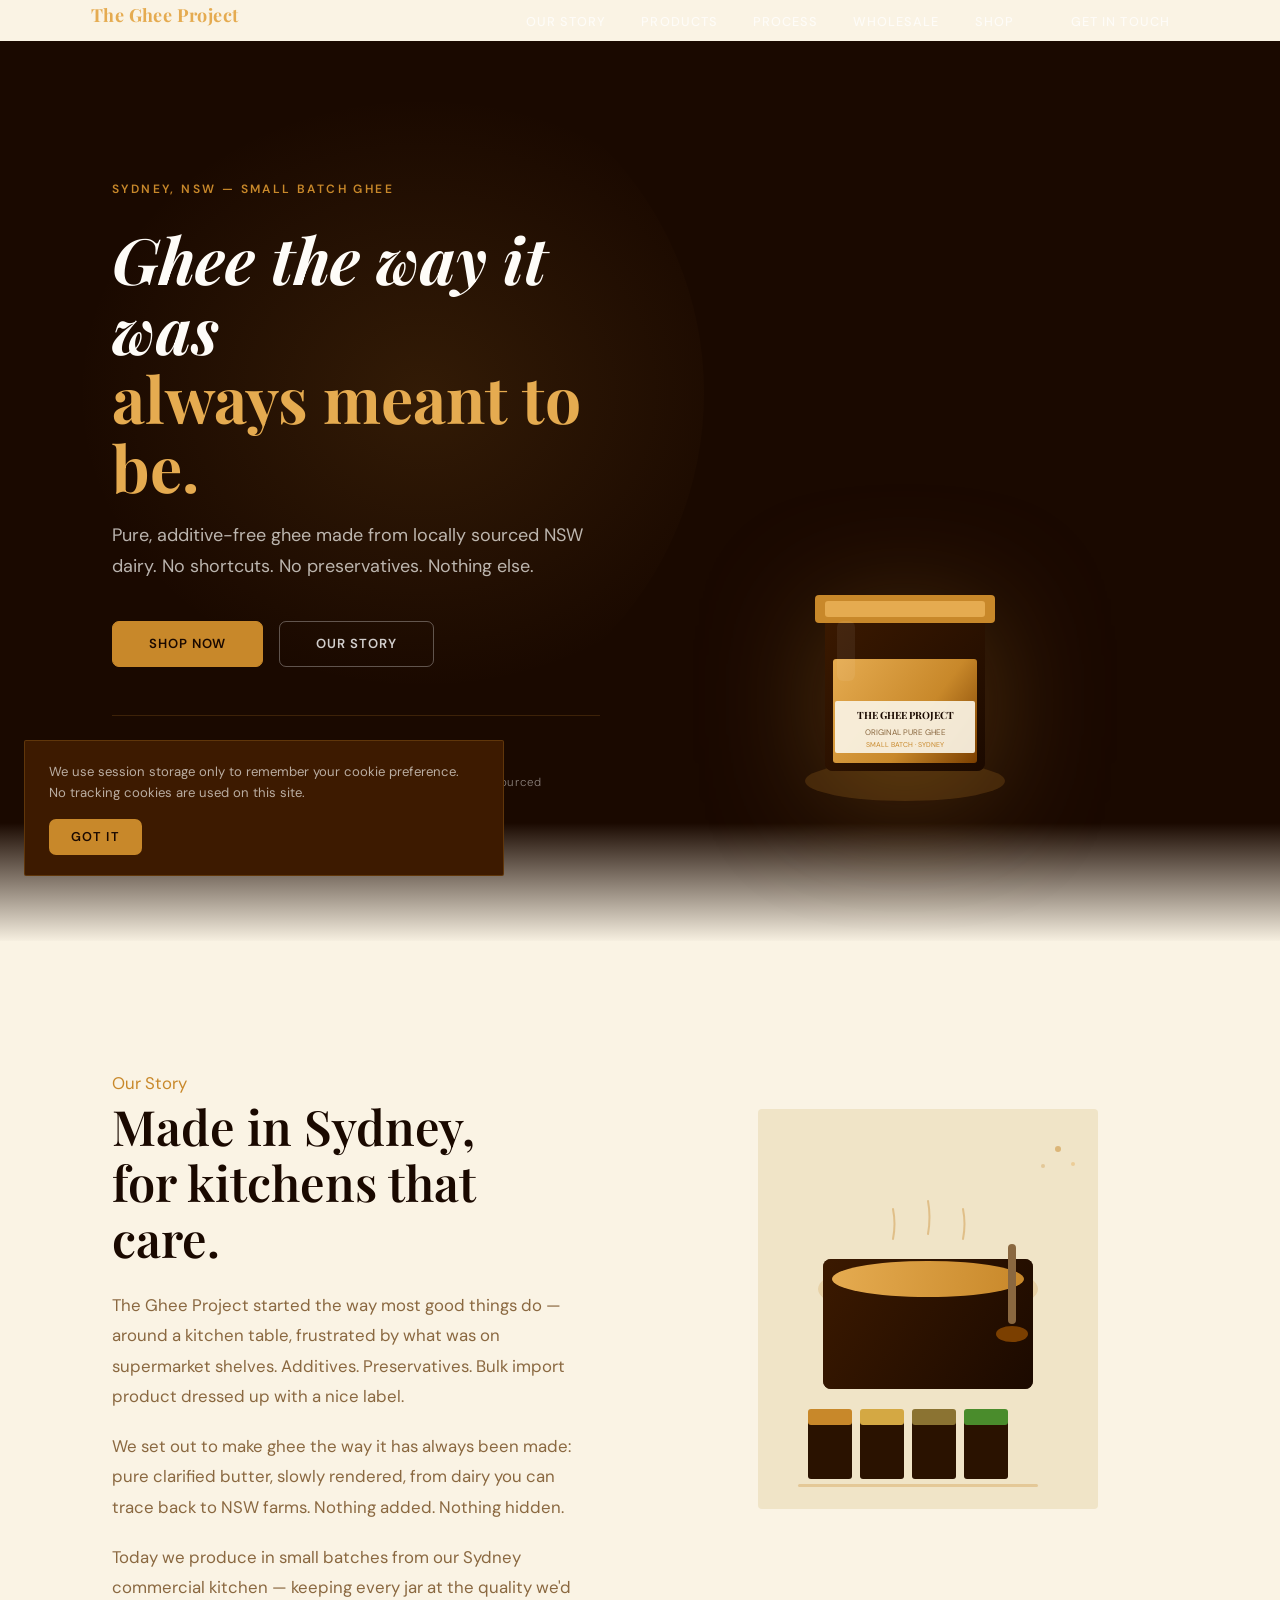
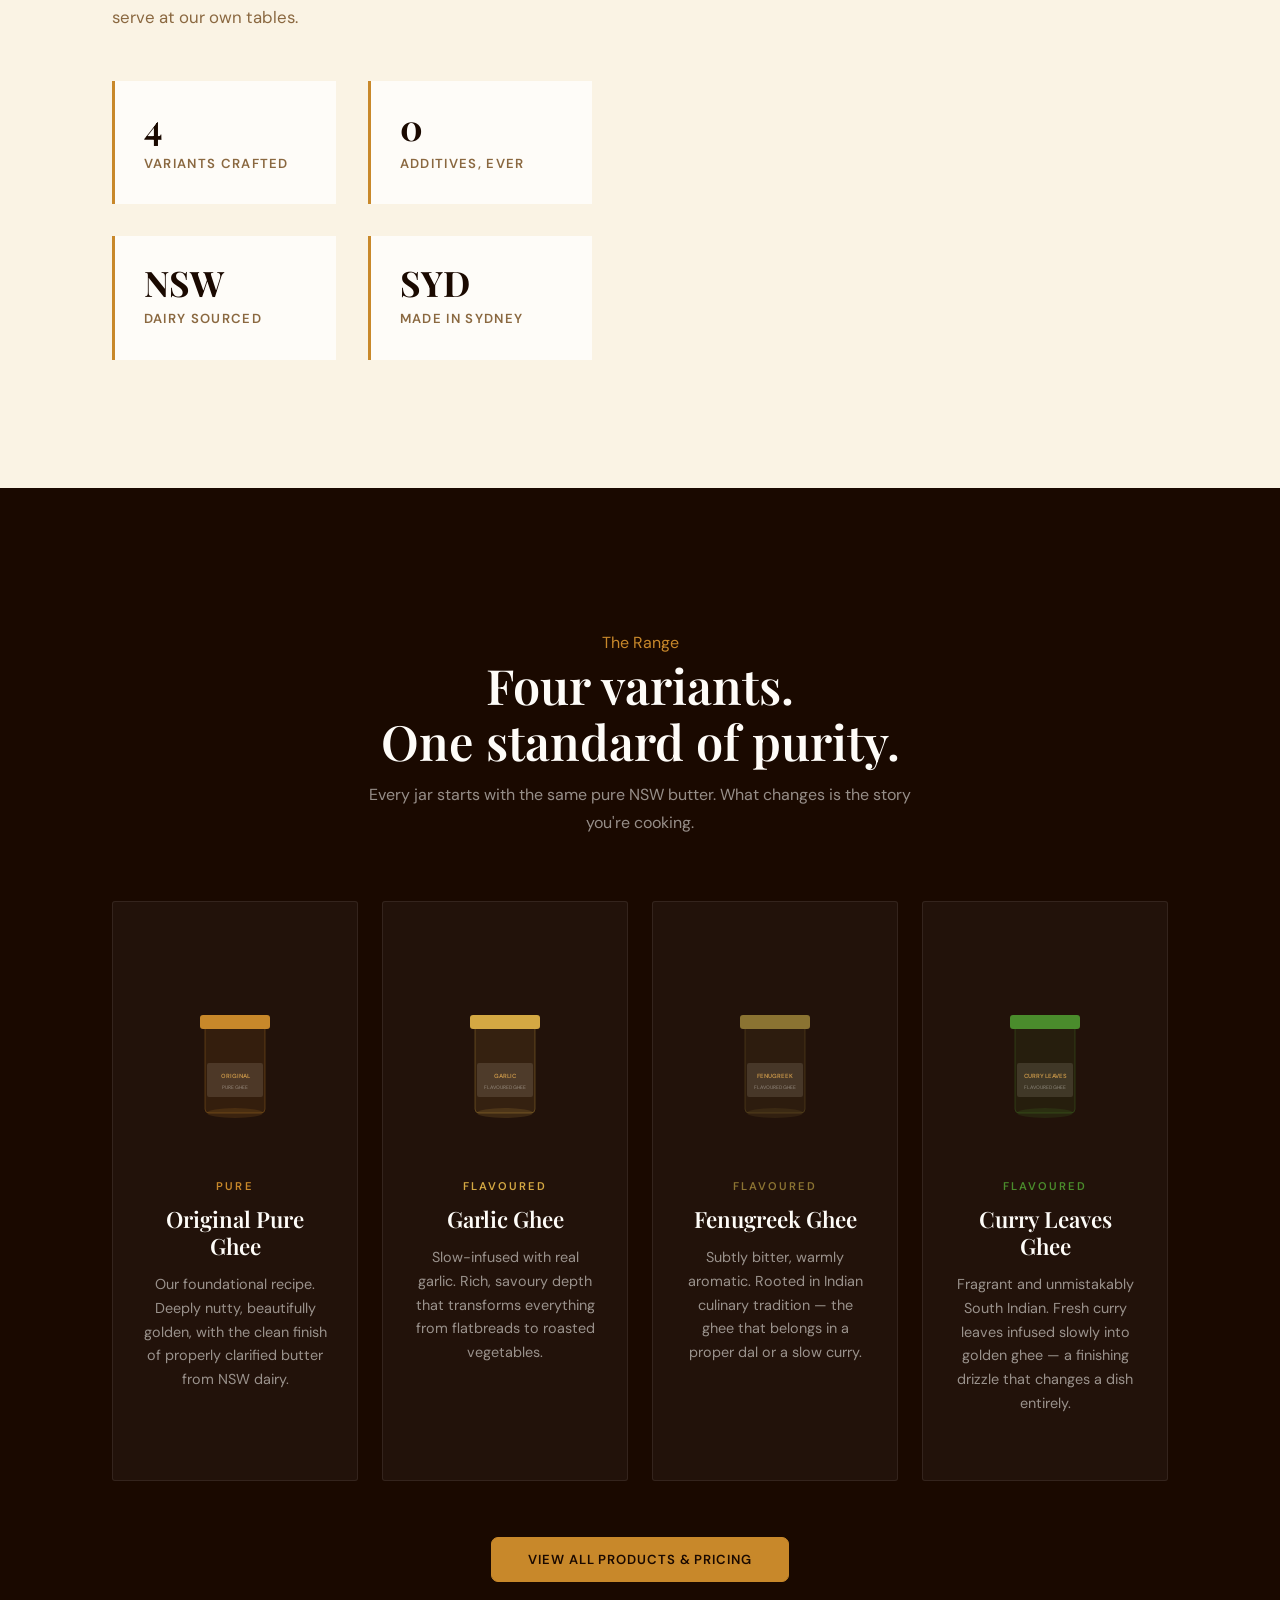
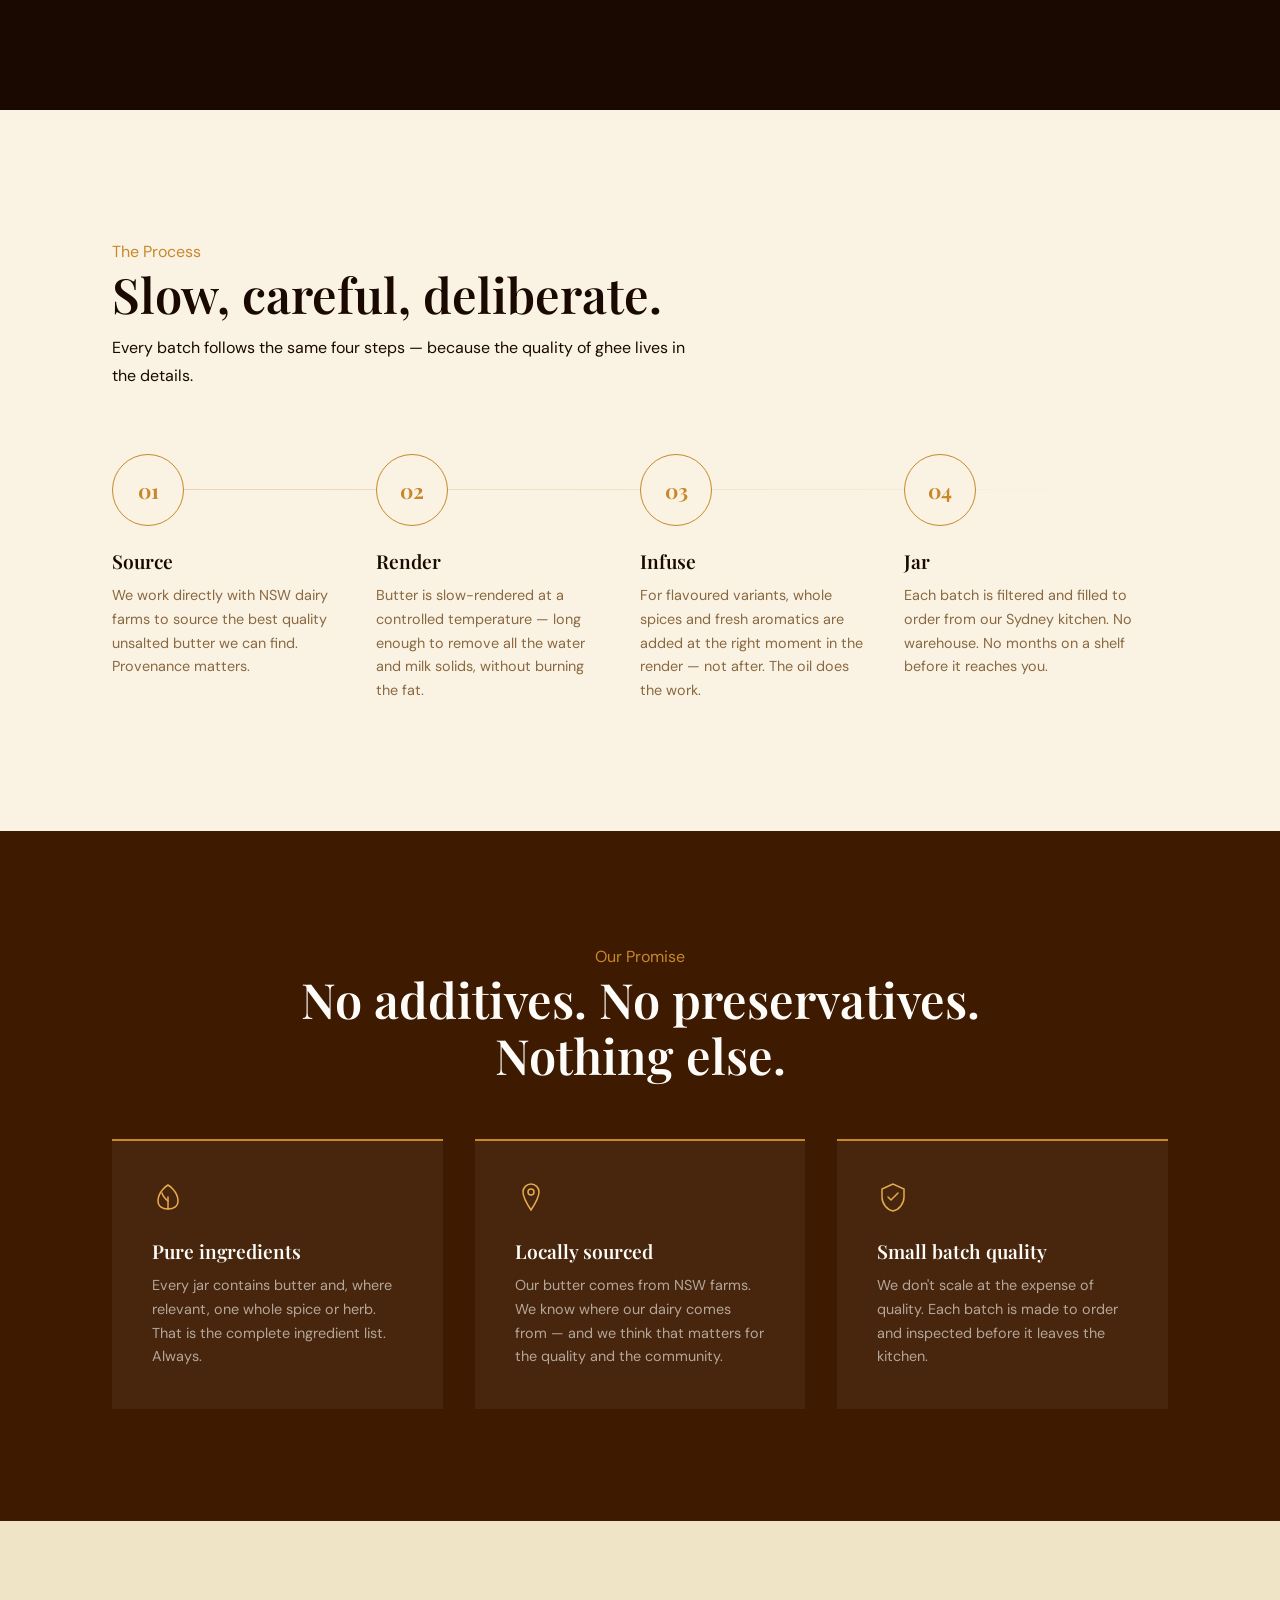
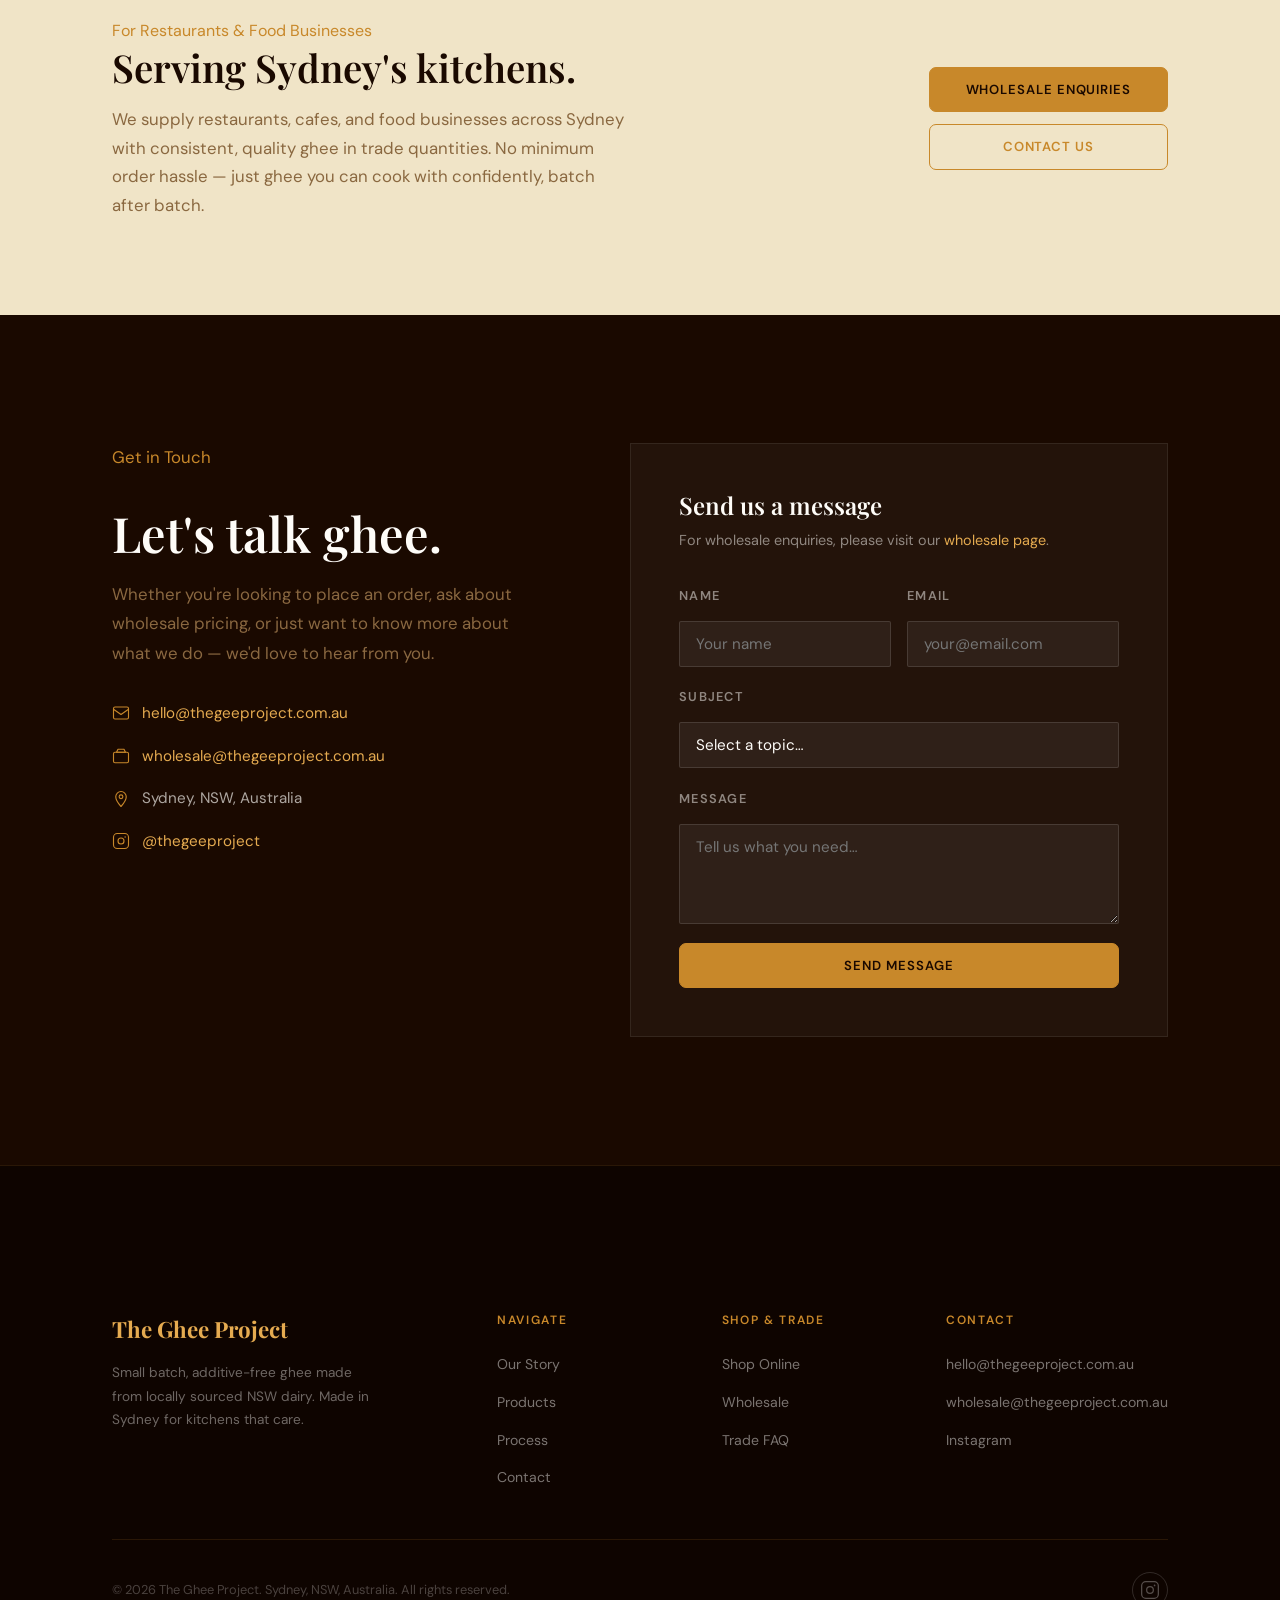
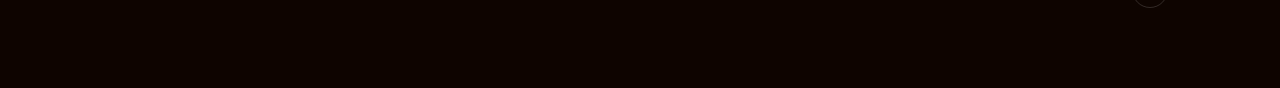
==== index.html @ bf5cf365 "Initial commit — The Ghee Project website (3 pages + shared CSS/JS)" ====
<!DOCTYPE html>
<html lang="en">
<head>
  <meta charset="UTF-8" />
  <meta name="viewport" content="width=device-width, initial-scale=1.0" />
  <title>The Ghee Project — Small Batch. Pure. Local.</title>

  <!-- SEO -->
  <meta name="description" content="Small batch, additive-free ghee made from locally sourced NSW dairy. Pure ghee Sydney — Original, Garlic, Fenugreek & Curry Leaves variants." />
  <meta property="og:title" content="The Ghee Project — Small Batch. Pure. Local." />
  <meta property="og:description" content="Small batch, additive-free ghee made from locally sourced NSW dairy. Pure ghee Sydney." />
  <meta property="og:image" content="/assets/images/og-image.jpg" />
  <meta property="og:type" content="website" />
  <link rel="canonical" href="https://thegeeproject.com.au/" />

  <!-- Fonts -->
  <link href="https://fonts.googleapis.com/css2?family=Playfair+Display:ital,wght@0,400;0,600;0,700;1,400;1,600&family=DM+Sans:wght@300;400;500;600&display=swap" rel="stylesheet" />

  <!-- Styles -->
  <link rel="stylesheet" href="assets/css/main.css" />

  <style>
    /* Page-specific additions */

    /* Hero */
    .hero {
      min-height: 100vh;
      background: var(--dark);
      display: flex;
      align-items: center;
      position: relative;
      overflow: hidden;
      padding: 7rem 7rem;
    }
    .hero::before {
      content: '';
      position: absolute;
      inset: 0;
      background: radial-gradient(ellipse 70% 60% at 60% 50%, rgba(200,136,42,0.14) 0%, transparent 70%);
      pointer-events: none;
    }
    .hero-inner {
      position: relative;
      z-index: 1;
      max-width: 1200px;
      margin: 0 auto;
      width: 100%;
      display: grid;
      grid-template-columns: 1fr 1fr;
      gap: 5rem;
      align-items: center;
    }
    .hero-eyebrow {
      font-family: 'DM Sans', sans-serif;
      font-size: 0.75rem;
      font-weight: 600;
      letter-spacing: 0.2em;
      text-transform: uppercase;
      color: var(--gold);
      margin-bottom: 1.5rem;
    }
    .hero-title {
      font-family: 'Playfair Display', serif;
      font-size: clamp(2.8rem, 5vw, 4.5rem);
      font-weight: 700;
      line-height: 1.08;
      color: var(--white);
      margin-bottom: 1.5rem;
    }
    .hero-title em {
      font-style: italic;
      color: var(--gold-lt);
    }
    .hero-body {
      font-family: 'DM Sans', sans-serif;
      font-size: 1.125rem;
      color: rgba(254,252,248,0.7);
      line-height: 1.7;
      max-width: 480px;
      margin-bottom: 2.5rem;
    }
    .hero-ctas {
      display: flex;
      gap: 1rem;
      flex-wrap: wrap;
    }
    .hero-visual {
      display: flex;
      justify-content: center;
      align-items: center;
    }
    .hero-jar-group {
      position: relative;
      width: 360px;
      height: 360px;
    }
    .hero-jar-group svg {
      filter: drop-shadow(0 20px 60px rgba(200,136,42,0.3));
    }
    .hero-tagline {
      margin-top: 3rem;
      padding-top: 2rem;
      border-top: 1px solid rgba(200,136,42,0.2);
      display: flex;
      gap: 2.5rem;
    }
    .hero-badge {
      font-family: 'DM Sans', sans-serif;
      font-size: 0.78rem;
      font-weight: 600;
      letter-spacing: 0.1em;
      text-transform: uppercase;
      color: var(--gold);
    }
    .hero-badge span {
      display: block;
      font-weight: 300;
      font-size: 0.72rem;
      color: rgba(254,252,248,0.5);
      letter-spacing: 0.05em;
      text-transform: none;
      margin-top: 0.2rem;
    }

    /* About */
    .about {
      background: var(--cream);
      padding: 8rem 7rem;
    }
    .about-inner {
      max-width: 1200px;
      margin: 0 auto;
      display: grid;
      grid-template-columns: 1fr 1fr;
      gap: 6rem;
      align-items: start;
    }
    .about-text .section-eyebrow { color: var(--gold); }
    .about-text .section-title { color: var(--dark); }
    .about-body {
      font-family: 'DM Sans', sans-serif;
      font-size: 1.05rem;
      line-height: 1.8;
      color: var(--muted);
      margin-top: 1.5rem;
    }
    .about-body p + p { margin-top: 1.2rem; }
    .about-stats {
      display: grid;
      grid-template-columns: 1fr 1fr;
      gap: 2rem;
      margin-top: 3rem;
    }
    .stat-card {
      padding: 1.8rem;
      background: var(--white);
      border-left: 3px solid var(--gold);
    }
    .stat-number {
      font-family: 'Playfair Display', serif;
      font-size: 2.2rem;
      font-weight: 700;
      color: var(--dark);
      line-height: 1;
    }
    .stat-label {
      font-family: 'DM Sans', sans-serif;
      font-size: 0.82rem;
      font-weight: 600;
      text-transform: uppercase;
      letter-spacing: 0.1em;
      color: var(--muted);
      margin-top: 0.5rem;
    }
    .about-visual {
      position: relative;
      display: flex;
      justify-content: center;
    }
    .about-illustration {
      width: 100%;
      max-width: 420px;
    }

    /* Products */
    .products {
      background: var(--dark);
      padding: 8rem 7rem;
    }
    .products-inner {
      max-width: 1200px;
      margin: 0 auto;
    }
    .products-header {
      text-align: center;
      margin-bottom: 4rem;
    }
    .products-header .section-eyebrow { color: var(--gold); }
    .products-header .section-title { color: var(--white); }
    .products-header .section-intro { color: rgba(254,252,248,0.6); }
    .products-grid {
      display: grid;
      grid-template-columns: repeat(4, 1fr);
      gap: 1.5rem;
    }
    .product-card {
      background: rgba(255,255,255,0.04);
      border: 1px solid rgba(255,255,255,0.08);
      padding: 2.5rem 1.8rem;
      transition: transform 0.3s ease, background 0.3s ease;
      cursor: default;
    }
    .product-card:hover {
      background: rgba(255,255,255,0.07);
      transform: translateY(-4px);
    }
    .product-visual {
      height: 180px;
      display: flex;
      align-items: center;
      justify-content: center;
      margin-bottom: 1.8rem;
    }
    .product-tag {
      font-family: 'DM Sans', sans-serif;
      font-size: 0.7rem;
      font-weight: 600;
      letter-spacing: 0.18em;
      text-transform: uppercase;
      color: var(--gold);
      margin-bottom: 0.6rem;
    }
    .product-name {
      font-family: 'Playfair Display', serif;
      font-size: 1.4rem;
      font-weight: 600;
      color: var(--white);
      margin-bottom: 0.8rem;
      line-height: 1.2;
    }
    .product-desc {
      font-family: 'DM Sans', sans-serif;
      font-size: 0.9rem;
      line-height: 1.65;
      color: rgba(254,252,248,0.55);
    }
    .product-accent-bar {
      height: 2px;
      margin-bottom: 1.5rem;
      border-radius: 1px;
    }
    .product-card[data-variant="original"] .product-accent-bar { background: var(--v-original); }
    .product-card[data-variant="garlic"]   .product-accent-bar { background: var(--v-garlic); }
    .product-card[data-variant="fenugreek"] .product-accent-bar { background: var(--v-fenugreek); }
    .product-card[data-variant="curry"]    .product-accent-bar { background: var(--v-curry); }
    .product-card[data-variant="original"] .product-tag { color: var(--v-original); }
    .product-card[data-variant="garlic"]   .product-tag { color: var(--v-garlic); }
    .product-card[data-variant="fenugreek"] .product-tag { color: var(--v-fenugreek); }
    .product-card[data-variant="curry"]    .product-tag { color: var(--v-curry); }
    .products-cta {
      text-align: center;
      margin-top: 3.5rem;
    }

    /* Process */
    .process {
      background: var(--cream);
      padding: 8rem 7rem;
    }
    .process-inner {
      max-width: 1200px;
      margin: 0 auto;
    }
    .process-header {
      max-width: 600px;
      margin-bottom: 4rem;
    }
    .process-header .section-eyebrow { color: var(--gold); }
    .process-header .section-title { color: var(--dark); }
    .process-steps {
      display: grid;
      grid-template-columns: repeat(4, 1fr);
      gap: 0;
      position: relative;
    }
    .process-steps::before {
      content: '';
      position: absolute;
      top: 2.2rem;
      left: 2.5rem;
      right: 2.5rem;
      height: 1px;
      background: linear-gradient(90deg, var(--gold), transparent);
      opacity: 0.3;
    }
    .process-step {
      padding: 0 2rem 0 0;
    }
    .step-number {
      width: 4.5rem;
      height: 4.5rem;
      border: 1px solid var(--gold);
      border-radius: 50%;
      display: flex;
      align-items: center;
      justify-content: center;
      font-family: 'Playfair Display', serif;
      font-size: 1.3rem;
      font-weight: 700;
      color: var(--gold);
      background: var(--cream);
      position: relative;
      z-index: 1;
      margin-bottom: 1.5rem;
    }
    .step-title {
      font-family: 'Playfair Display', serif;
      font-size: 1.2rem;
      font-weight: 600;
      color: var(--dark);
      margin-bottom: 0.75rem;
    }
    .step-desc {
      font-family: 'DM Sans', sans-serif;
      font-size: 0.9rem;
      line-height: 1.65;
      color: var(--muted);
    }

    /* Values */
    .values {
      background: var(--mid);
      padding: 7rem 7rem;
    }
    .values-inner {
      max-width: 1200px;
      margin: 0 auto;
    }
    .values-header {
      text-align: center;
      margin-bottom: 3.5rem;
    }
    .values-header .section-eyebrow { color: var(--gold); }
    .values-header .section-title { color: var(--white); }
    .values-grid {
      display: grid;
      grid-template-columns: repeat(3, 1fr);
      gap: 2rem;
    }
    .value-card {
      padding: 2.5rem;
      background: rgba(255,255,255,0.05);
      border-top: 2px solid var(--gold);
    }
    .value-icon {
      margin-bottom: 1.2rem;
      color: var(--gold-lt);
    }
    .value-title {
      font-family: 'Playfair Display', serif;
      font-size: 1.2rem;
      font-weight: 600;
      color: var(--white);
      margin-bottom: 0.75rem;
    }
    .value-desc {
      font-family: 'DM Sans', sans-serif;
      font-size: 0.9rem;
      line-height: 1.65;
      color: rgba(254,252,248,0.6);
    }

    /* Wholesale CTA band */
    .wholesale-band {
      background: var(--cream-dk);
      padding: 6rem 7rem;
    }
    .wholesale-band-inner {
      max-width: 1200px;
      margin: 0 auto;
      display: grid;
      grid-template-columns: 1fr auto;
      gap: 4rem;
      align-items: center;
    }
    .wholesale-band .section-eyebrow { color: var(--gold); }
    .wholesale-band .section-title { color: var(--dark); font-size: 2.4rem; }
    .wholesale-band-body {
      font-family: 'DM Sans', sans-serif;
      font-size: 1.05rem;
      color: var(--muted);
      margin-top: 1rem;
      max-width: 520px;
      line-height: 1.7;
    }
    .wholesale-band-ctas {
      display: flex;
      flex-direction: column;
      gap: 0.75rem;
      min-width: 220px;
    }

    /* Contact section */
    .contact {
      background: var(--dark);
      padding: 8rem 7rem;
    }
    .contact-inner {
      max-width: 1200px;
      margin: 0 auto;
      display: grid;
      grid-template-columns: 1fr 1fr;
      gap: 6rem;
      align-items: start;
    }
    .contact-info .section-eyebrow { color: var(--gold); }
    .contact-info .section-title { color: var(--white); }
    .contact-body {
      font-family: 'DM Sans', sans-serif;
      font-size: 1rem;
      line-height: 1.75;
      color: rgba(254,252,248,0.6);
      margin-top: 1.2rem;
      margin-bottom: 2.5rem;
    }
    .contact-details {
      display: flex;
      flex-direction: column;
      gap: 1rem;
    }
    .contact-detail {
      display: flex;
      align-items: center;
      gap: 0.75rem;
      font-family: 'DM Sans', sans-serif;
      font-size: 0.95rem;
      color: rgba(254,252,248,0.65);
    }
    .contact-detail svg {
      color: var(--gold);
      flex-shrink: 0;
    }
    .contact-detail a {
      color: var(--gold-lt);
      text-decoration: none;
    }
    .contact-detail a:hover { text-decoration: underline; }

    /* Form */
    .contact-form-wrap {
      background: rgba(255,255,255,0.04);
      border: 1px solid rgba(255,255,255,0.08);
      padding: 3rem;
    }
    .contact-form-wrap h3 {
      font-family: 'Playfair Display', serif;
      font-size: 1.5rem;
      color: var(--white);
      margin-bottom: 0.5rem;
    }
    .contact-form-wrap .form-subtitle {
      font-family: 'DM Sans', sans-serif;
      font-size: 0.9rem;
      color: rgba(254,252,248,0.5);
      margin-bottom: 2rem;
    }
    .form-row {
      display: grid;
      grid-template-columns: 1fr 1fr;
      gap: 1rem;
    }
    .form-group {
      display: flex;
      flex-direction: column;
      gap: 0.4rem;
      margin-bottom: 1.2rem;
    }
    .form-group label {
      font-family: 'DM Sans', sans-serif;
      font-size: 0.8rem;
      font-weight: 600;
      text-transform: uppercase;
      letter-spacing: 0.1em;
      color: rgba(254,252,248,0.5);
    }
    .form-group input,
    .form-group select,
    .form-group textarea {
      background: rgba(255,255,255,0.06);
      border: 1px solid rgba(255,255,255,0.12);
      color: var(--white);
      font-family: 'DM Sans', sans-serif;
      font-size: 0.95rem;
      padding: 0.75rem 1rem;
      outline: none;
      transition: border-color 0.2s;
      border-radius: 2px;
      -webkit-appearance: none;
    }
    .form-group input:focus,
    .form-group select:focus,
    .form-group textarea:focus {
      border-color: var(--gold);
    }
    .form-group select option { background: var(--dark); }
    .form-group textarea { resize: vertical; min-height: 100px; }
    .form-status {
      margin-top: 1rem;
      font-family: 'DM Sans', sans-serif;
      font-size: 0.88rem;
      padding: 0.75rem 1rem;
      border-radius: 2px;
    }
    .form-status--success { background: rgba(74,140,44,0.15); color: #7ec85a; }
    .form-status--error   { background: rgba(200,40,40,0.15);  color: #e57070; }
    .form-status--warn    { background: rgba(200,136,42,0.15); color: var(--gold-lt); }

    /* Footer */
    .footer {
      background: #0e0400;
      padding: 5rem 7rem 3rem;
    }
    .footer-inner {
      max-width: 1200px;
      margin: 0 auto;
    }
    .footer-top {
      display: grid;
      grid-template-columns: 2fr 1fr 1fr 1fr;
      gap: 4rem;
      padding-bottom: 3rem;
      border-bottom: 1px solid rgba(200,136,42,0.15);
    }
    .footer-brand-name {
      font-family: 'Playfair Display', serif;
      font-size: 1.4rem;
      font-weight: 700;
      color: var(--gold-lt);
      margin-bottom: 0.75rem;
    }
    .footer-brand-tagline {
      font-family: 'DM Sans', sans-serif;
      font-size: 0.85rem;
      color: rgba(254,252,248,0.4);
      line-height: 1.7;
      max-width: 260px;
    }
    .footer-col-title {
      font-family: 'DM Sans', sans-serif;
      font-size: 0.75rem;
      font-weight: 600;
      text-transform: uppercase;
      letter-spacing: 0.14em;
      color: var(--gold);
      margin-bottom: 1.2rem;
    }
    .footer-links {
      list-style: none;
      display: flex;
      flex-direction: column;
      gap: 0.6rem;
    }
    .footer-links a {
      font-family: 'DM Sans', sans-serif;
      font-size: 0.88rem;
      color: rgba(254,252,248,0.45);
      text-decoration: none;
      transition: color 0.2s;
    }
    .footer-links a:hover { color: var(--gold-lt); }
    .footer-bottom {
      display: flex;
      justify-content: space-between;
      align-items: center;
      padding-top: 2rem;
    }
    .footer-copy {
      font-family: 'DM Sans', sans-serif;
      font-size: 0.8rem;
      color: rgba(254,252,248,0.25);
    }
    .footer-social {
      display: flex;
      gap: 1rem;
    }
    .footer-social a {
      color: rgba(254,252,248,0.3);
      transition: color 0.2s;
    }
    .footer-social a:hover { color: var(--gold); }

    /* Cookie banner */
    .cookie-banner {
      position: fixed;
      bottom: 1.5rem;
      left: 1.5rem;
      right: 1.5rem;
      max-width: 480px;
      background: var(--mid);
      border: 1px solid rgba(200,136,42,0.25);
      padding: 1.25rem 1.5rem;
      z-index: 900;
      transform: translateY(120%);
      transition: transform 0.4s ease;
      border-radius: 2px;
    }
    .cookie-banner.visible { transform: translateY(0); }
    .cookie-banner p {
      font-family: 'DM Sans', sans-serif;
      font-size: 0.82rem;
      color: rgba(254,252,248,0.65);
      margin-bottom: 1rem;
      line-height: 1.6;
    }
    .cookie-accept {
      font-family: 'DM Sans', sans-serif;
      font-size: 0.8rem;
      font-weight: 600;
      text-transform: uppercase;
      letter-spacing: 0.08em;
      background: var(--gold);
      color: var(--dark);
      border: none;
      padding: 0.6rem 1.4rem;
      cursor: pointer;
      border-radius: 7px;
    }

    /* Scroll-to-top */
    .scroll-top {
      position: fixed;
      bottom: 2rem;
      right: 2rem;
      width: 2.8rem;
      height: 2.8rem;
      background: var(--gold);
      color: var(--dark);
      border: none;
      cursor: pointer;
      display: flex;
      align-items: center;
      justify-content: center;
      z-index: 800;
      opacity: 0;
      transform: translateY(10px);
      transition: opacity 0.3s, transform 0.3s;
      border-radius: 7px;
    }
    .scroll-top.visible { opacity: 1; transform: translateY(0); }

    /* Responsive */
    @media (max-width: 900px) {
      .hero { padding: 7rem 1.5rem 4rem; }
      .hero-inner { grid-template-columns: 1fr; gap: 3rem; }
      .hero-visual { order: -1; }
      .hero-jar-group { width: 240px; height: 240px; }
      .hero-tagline { flex-wrap: wrap; gap: 1.5rem; }

      .about { padding: 5rem 1.5rem; }
      .about-inner { grid-template-columns: 1fr; gap: 3rem; }
      .about-visual { display: none; }

      .products { padding: 5rem 1.5rem; }
      .products-grid { grid-template-columns: 1fr 1fr; }

      .process { padding: 5rem 1.5rem; }
      .process-steps { grid-template-columns: 1fr 1fr; gap: 2.5rem; }
      .process-steps::before { display: none; }

      .values { padding: 5rem 1.5rem; }
      .values-grid { grid-template-columns: 1fr; }

      .wholesale-band { padding: 4rem 1.5rem; }
      .wholesale-band-inner { grid-template-columns: 1fr; gap: 2rem; }

      .contact { padding: 5rem 1.5rem; }
      .contact-inner { grid-template-columns: 1fr; gap: 3rem; }
      .contact-form-wrap { padding: 2rem 1.5rem; }
      .form-row { grid-template-columns: 1fr; }

      .footer { padding: 4rem 1.5rem 2rem; }
      .footer-top { grid-template-columns: 1fr 1fr; gap: 2.5rem; }
      .footer-bottom { flex-direction: column; gap: 1rem; text-align: center; }
    }

    @media (max-width: 480px) {
      .products-grid { grid-template-columns: 1fr; }
      .process-steps { grid-template-columns: 1fr; }
      .about-stats { grid-template-columns: 1fr; }
      .footer-top { grid-template-columns: 1fr; }
    }
  </style>
</head>
<body>

<!-- ═══════════════════════════════════════
     NAVIGATION
═══════════════════════════════════════ -->
<nav class="site-nav" role="navigation" aria-label="Main navigation">
  <div class="nav-inner">
    <a href="index.html" class="nav-logo" aria-label="The Ghee Project — home">
      <!-- SVG wordmark -->
      <svg width="180" height="32" viewBox="0 0 180 32" fill="none" xmlns="http://www.w3.org/2000/svg" aria-hidden="true">
        <text x="3" y="22" font-family="Playfair Display, serif" font-size="18" font-weight="700" fill="currentColor">The Ghee Project</text>
      </svg>
    </a>

    <ul class="nav-links" role="list">
      <li><a href="#about">Our Story</a></li>
      <li><a href="#products">Products</a></li>
      <li><a href="#process">Process</a></li>
      <li><a href="wholesale.html">Wholesale</a></li>
      <li><a href="shop.html">Shop</a></li>
      <li><a href="#contact" class="nav-cta">Get in Touch</a></li>
    </ul>

    <button class="nav-hamburger" aria-label="Open navigation menu" aria-expanded="false">
      <span></span>
      <span></span>
      <span></span>
    </button>
  </div>
</nav>
<div class="nav-overlay" aria-hidden="true"></div>

<!-- ═══════════════════════════════════════
     HERO
═══════════════════════════════════════ -->
<section class="hero" id="hero" aria-label="Hero">
  <div class="hero-inner">
    <div class="hero-content fade-up">
      <p class="hero-eyebrow">Sydney, NSW — Small Batch Ghee</p>
      <h1 class="hero-title">
        Ghee the way it was<br>
        <em>always meant to be.</em>
      </h1>
      <p class="hero-body">
        Pure, additive-free ghee made from locally sourced NSW dairy.
        No shortcuts. No preservatives. Nothing else.
      </p>
      <div class="hero-ctas">
        <a href="shop.html" class="btn-primary">Shop Now</a>
        <a href="#about" class="btn-ghost">Our Story</a>
      </div>
      <div class="hero-tagline">
        <div class="hero-badge">
          Small Batch
          <span>Handcrafted in Sydney</span>
        </div>
        <div class="hero-badge">
          Pure
          <span>No additives, ever</span>
        </div>
        <div class="hero-badge">
          Local
          <span>NSW dairy sourced</span>
        </div>
      </div>
    </div>

    <div class="hero-visual fade-up" style="transition-delay:0.15s">
      <div class="hero-jar-group">
        <!-- Hero SVG — stylised ghee jar illustration -->
        <svg width="360" height="360" viewBox="0 0 360 360" fill="none" xmlns="http://www.w3.org/2000/svg" role="img" aria-label="The Ghee Project — golden ghee jar">
          <!-- Glow -->
          <ellipse cx="180" cy="290" rx="100" ry="20" fill="rgba(200,136,42,0.2)"/>
          <!-- Jar body -->
          <rect x="100" y="120" width="160" height="160" rx="8" fill="#2A1200"/>
          <rect x="100" y="120" width="160" height="160" rx="8" fill="url(#jarGrad)"/>
          <!-- Ghee fill -->
          <rect x="108" y="168" width="144" height="104" rx="3" fill="url(#gheeGrad)"/>
          <!-- Lid -->
          <rect x="90" y="104" width="180" height="28" rx="4" fill="#C8882A"/>
          <rect x="100" y="110" width="160" height="16" rx="3" fill="#E5AB50"/>
          <!-- Label -->
          <rect x="110" y="210" width="140" height="52" rx="2" fill="rgba(250,243,228,0.92)"/>
          <text x="180" y="228" text-anchor="middle" font-family="Playfair Display, serif" font-size="10" font-weight="700" fill="#1A0900">THE GHEE PROJECT</text>
          <text x="180" y="244" text-anchor="middle" font-family="DM Sans, sans-serif" font-size="8" fill="#8A6840">ORIGINAL PURE GHEE</text>
          <text x="180" y="256" text-anchor="middle" font-family="DM Sans, sans-serif" font-size="7" fill="#C8882A">SMALL BATCH · SYDNEY</text>
          <!-- Shine -->
          <rect x="112" y="130" width="18" height="60" rx="6" fill="rgba(255,255,255,0.06)"/>
          <!-- Defs -->
          <defs>
            <linearGradient id="jarGrad" x1="100" y1="120" x2="260" y2="280" gradientUnits="userSpaceOnUse">
              <stop offset="0%" stop-color="rgba(61,26,0,0.9)"/>
              <stop offset="100%" stop-color="rgba(26,9,0,0.95)"/>
            </linearGradient>
            <linearGradient id="gheeGrad" x1="108" y1="168" x2="252" y2="272" gradientUnits="userSpaceOnUse">
              <stop offset="0%" stop-color="#E5AB50"/>
              <stop offset="60%" stop-color="#C8882A"/>
              <stop offset="100%" stop-color="#7B3F00"/>
            </linearGradient>
          </defs>
        </svg>
      </div>
    </div>
  </div>
</section>

<!-- ═══════════════════════════════════════
     ABOUT / OUR STORY
═══════════════════════════════════════ -->
<section class="about" id="about" aria-label="Our story">
  <div class="about-inner">
    <div class="about-text fade-up">
      <p class="section-eyebrow">Our Story</p>
      <h2 class="section-title">Made in Sydney,<br>for kitchens that care.</h2>
      <div class="about-body">
        <p>
          The Ghee Project started the way most good things do — around a kitchen table,
          frustrated by what was on supermarket shelves. Additives. Preservatives. Bulk
          import product dressed up with a nice label.
        </p>
        <p>
          We set out to make ghee the way it has always been made: pure clarified butter,
          slowly rendered, from dairy you can trace back to NSW farms.
          Nothing added. Nothing hidden.
        </p>
        <p>
          Today we produce in small batches from our Sydney commercial kitchen —
          keeping every jar at the quality we'd serve at our own tables.
        </p>
      </div>
      <div class="about-stats">
        <div class="stat-card fade-up">
          <div class="stat-number">4</div>
          <div class="stat-label">Variants crafted</div>
        </div>
        <div class="stat-card fade-up" style="transition-delay:0.1s">
          <div class="stat-number">0</div>
          <div class="stat-label">Additives, ever</div>
        </div>
        <div class="stat-card fade-up" style="transition-delay:0.15s">
          <div class="stat-number">NSW</div>
          <div class="stat-label">Dairy sourced</div>
        </div>
        <div class="stat-card fade-up" style="transition-delay:0.2s">
          <div class="stat-number">SYD</div>
          <div class="stat-label">Made in Sydney</div>
        </div>
      </div>
    </div>

    <div class="about-visual fade-up" style="transition-delay:0.2s">
      <!-- Decorative illustration — dairy farm / craft ghee motif -->
      <svg class="about-illustration" viewBox="0 0 420 480" fill="none" xmlns="http://www.w3.org/2000/svg" aria-label="Decorative illustration — artisan ghee making process">
        <!-- Background shape -->
        <rect x="40" y="40" width="340" height="400" rx="4" fill="var(--cream-dk)"/>
        <!-- Pot -->
        <ellipse cx="210" cy="220" rx="110" ry="30" fill="#C8882A" opacity="0.2"/>
        <rect x="105" y="190" width="210" height="130" rx="8" fill="#2A1200"/>
        <rect x="105" y="190" width="210" height="130" rx="8" fill="url(#potGrad)" opacity="0.9"/>
        <!-- Ghee surface in pot -->
        <ellipse cx="210" cy="210" rx="96" ry="18" fill="url(#gheeGrad2)"/>
        <!-- Steam lines -->
        <path d="M175 170 Q178 155 175 140" stroke="#C8882A" stroke-width="2" stroke-linecap="round" opacity="0.4"/>
        <path d="M210 165 Q213 148 210 132" stroke="#C8882A" stroke-width="2" stroke-linecap="round" opacity="0.4"/>
        <path d="M245 170 Q248 155 245 140" stroke="#C8882A" stroke-width="2" stroke-linecap="round" opacity="0.4"/>
        <!-- Ladle -->
        <rect x="290" y="175" width="8" height="80" rx="4" fill="#8A6840"/>
        <ellipse cx="294" cy="265" rx="16" ry="8" fill="#7B3F00"/>
        <!-- Small jars on shelf -->
        <rect x="90" y="350" width="44" height="60" rx="3" fill="#2A1200"/>
        <rect x="90" y="340" width="44" height="16" rx="3" fill="#C8882A"/>
        <rect x="142" y="350" width="44" height="60" rx="3" fill="#2A1200"/>
        <rect x="142" y="340" width="44" height="16" rx="3" fill="#D4A843"/>
        <rect x="194" y="350" width="44" height="60" rx="3" fill="#2A1200"/>
        <rect x="194" y="340" width="44" height="16" rx="3" fill="#8B7332"/>
        <rect x="246" y="350" width="44" height="60" rx="3" fill="#2A1200"/>
        <rect x="246" y="340" width="44" height="16" rx="3" fill="#4A8C2C"/>
        <!-- Shelf line -->
        <rect x="80" y="415" width="240" height="3" rx="1.5" fill="#C8882A" opacity="0.3"/>
        <!-- Stars / quality marks -->
        <circle cx="340" cy="80" r="3" fill="#C8882A" opacity="0.5"/>
        <circle cx="355" cy="95" r="2" fill="#E5AB50" opacity="0.4"/>
        <circle cx="325" cy="97" r="2" fill="#C8882A" opacity="0.3"/>
        <defs>
          <linearGradient id="potGrad" x1="105" y1="190" x2="315" y2="320" gradientUnits="userSpaceOnUse">
            <stop offset="0%" stop-color="#3D1A00"/>
            <stop offset="100%" stop-color="#1A0900"/>
          </linearGradient>
          <linearGradient id="gheeGrad2" x1="114" y1="200" x2="306" y2="220" gradientUnits="userSpaceOnUse">
            <stop offset="0%" stop-color="#E5AB50"/>
            <stop offset="100%" stop-color="#C8882A"/>
          </linearGradient>
        </defs>
      </svg>
    </div>
  </div>
</section>

<!-- ═══════════════════════════════════════
     PRODUCTS
═══════════════════════════════════════ -->
<section class="products" id="products" aria-label="Our products">
  <div class="products-inner">
    <div class="products-header fade-up">
      <p class="section-eyebrow">The Range</p>
      <h2 class="section-title" style="color:var(--white)">Four variants.<br>One standard of purity.</h2>
      <p class="section-intro" style="color:rgba(254,252,248,0.55)">
        Every jar starts with the same pure NSW butter.
        What changes is the story you're cooking.
      </p>
    </div>

    <div class="products-grid">

      <!-- Original -->
      <article class="product-card fade-up" data-variant="original" aria-label="Original Pure Ghee">
        <div class="product-accent-bar"></div>
        <div class="product-visual">
          <svg width="100" height="150" viewBox="0 0 100 150" fill="none" xmlns="http://www.w3.org/2000/svg" aria-hidden="true">
            <rect x="20" y="40" width="60" height="90" rx="4" fill="rgba(200,136,42,0.1)" stroke="rgba(200,136,42,0.3)" stroke-width="1"/>
            <rect x="15" y="32" width="70" height="14" rx="3" fill="#C8882A"/>
            <rect x="22" y="80" width="56" height="34" rx="2" fill="rgba(250,243,228,0.12)"/>
            <text x="50" y="95" text-anchor="middle" font-family="DM Sans,sans-serif" font-size="6" fill="rgba(229,171,80,0.8)" font-weight="600">ORIGINAL</text>
            <text x="50" y="106" text-anchor="middle" font-family="DM Sans,sans-serif" font-size="5" fill="rgba(254,252,248,0.4)">PURE GHEE</text>
            <ellipse cx="50" cy="130" rx="28" ry="5" fill="rgba(200,136,42,0.15)"/>
          </svg>
        </div>
        <p class="product-tag">Pure</p>
        <h3 class="product-name">Original Pure Ghee</h3>
        <p class="product-desc">
          Our foundational recipe. Deeply nutty, beautifully golden, with the
          clean finish of properly clarified butter from NSW dairy.
        </p>
      </article>

      <!-- Garlic -->
      <article class="product-card fade-up" data-variant="garlic" aria-label="Garlic Ghee" style="transition-delay:0.1s">
        <div class="product-accent-bar"></div>
        <div class="product-visual">
          <svg width="100" height="150" viewBox="0 0 100 150" fill="none" xmlns="http://www.w3.org/2000/svg" aria-hidden="true">
            <rect x="20" y="40" width="60" height="90" rx="4" fill="rgba(212,168,67,0.1)" stroke="rgba(212,168,67,0.3)" stroke-width="1"/>
            <rect x="15" y="32" width="70" height="14" rx="3" fill="#D4A843"/>
            <rect x="22" y="80" width="56" height="34" rx="2" fill="rgba(250,243,228,0.12)"/>
            <text x="50" y="95" text-anchor="middle" font-family="DM Sans,sans-serif" font-size="6" fill="rgba(229,171,80,0.8)" font-weight="600">GARLIC</text>
            <text x="50" y="106" text-anchor="middle" font-family="DM Sans,sans-serif" font-size="5" fill="rgba(254,252,248,0.4)">FLAVOURED GHEE</text>
            <ellipse cx="50" cy="130" rx="28" ry="5" fill="rgba(212,168,67,0.15)"/>
          </svg>
        </div>
        <p class="product-tag">Flavoured</p>
        <h3 class="product-name">Garlic Ghee</h3>
        <p class="product-desc">
          Slow-infused with real garlic. Rich, savoury depth that transforms
          everything from flatbreads to roasted vegetables.
        </p>
      </article>

      <!-- Fenugreek -->
      <article class="product-card fade-up" data-variant="fenugreek" aria-label="Fenugreek Ghee" style="transition-delay:0.2s">
        <div class="product-accent-bar"></div>
        <div class="product-visual">
          <svg width="100" height="150" viewBox="0 0 100 150" fill="none" xmlns="http://www.w3.org/2000/svg" aria-hidden="true">
            <rect x="20" y="40" width="60" height="90" rx="4" fill="rgba(139,115,50,0.1)" stroke="rgba(139,115,50,0.3)" stroke-width="1"/>
            <rect x="15" y="32" width="70" height="14" rx="3" fill="#8B7332"/>
            <rect x="22" y="80" width="56" height="34" rx="2" fill="rgba(250,243,228,0.12)"/>
            <text x="50" y="95" text-anchor="middle" font-family="DM Sans,sans-serif" font-size="6" fill="rgba(229,171,80,0.8)" font-weight="600">FENUGREEK</text>
            <text x="50" y="106" text-anchor="middle" font-family="DM Sans,sans-serif" font-size="5" fill="rgba(254,252,248,0.4)">FLAVOURED GHEE</text>
            <ellipse cx="50" cy="130" rx="28" ry="5" fill="rgba(139,115,50,0.15)"/>
          </svg>
        </div>
        <p class="product-tag">Flavoured</p>
        <h3 class="product-name">Fenugreek Ghee</h3>
        <p class="product-desc">
          Subtly bitter, warmly aromatic. Rooted in Indian culinary tradition —
          the ghee that belongs in a proper dal or a slow curry.
        </p>
      </article>

      <!-- Curry Leaves -->
      <article class="product-card fade-up" data-variant="curry" aria-label="Curry Leaves Ghee" style="transition-delay:0.3s">
        <div class="product-accent-bar"></div>
        <div class="product-visual">
          <svg width="100" height="150" viewBox="0 0 100 150" fill="none" xmlns="http://www.w3.org/2000/svg" aria-hidden="true">
            <rect x="20" y="40" width="60" height="90" rx="4" fill="rgba(74,140,44,0.1)" stroke="rgba(74,140,44,0.3)" stroke-width="1"/>
            <rect x="15" y="32" width="70" height="14" rx="3" fill="#4A8C2C"/>
            <rect x="22" y="80" width="56" height="34" rx="2" fill="rgba(250,243,228,0.12)"/>
            <text x="50" y="95" text-anchor="middle" font-family="DM Sans,sans-serif" font-size="6" fill="rgba(229,171,80,0.8)" font-weight="600">CURRY LEAVES</text>
            <text x="50" y="106" text-anchor="middle" font-family="DM Sans,sans-serif" font-size="5" fill="rgba(254,252,248,0.4)">FLAVOURED GHEE</text>
            <ellipse cx="50" cy="130" rx="28" ry="5" fill="rgba(74,140,44,0.15)"/>
          </svg>
        </div>
        <p class="product-tag">Flavoured</p>
        <h3 class="product-name">Curry Leaves Ghee</h3>
        <p class="product-desc">
          Fragrant and unmistakably South Indian. Fresh curry leaves infused slowly
          into golden ghee — a finishing drizzle that changes a dish entirely.
        </p>
      </article>

    </div>

    <div class="products-cta fade-up">
      <a href="shop.html" class="btn-primary">View All Products &amp; Pricing</a>
    </div>
  </div>
</section>

<!-- ═══════════════════════════════════════
     PROCESS
═══════════════════════════════════════ -->
<section class="process" id="process" aria-label="How we make our ghee">
  <div class="process-inner">
    <div class="process-header fade-up">
      <p class="section-eyebrow">The Process</p>
      <h2 class="section-title">Slow, careful, deliberate.</h2>
      <p class="section-intro" style="margin-top:0.75rem">
        Every batch follows the same four steps — because the quality of ghee lives in the details.
      </p>
    </div>

    <div class="process-steps">
      <div class="process-step fade-up">
        <div class="step-number">01</div>
        <h3 class="step-title">Source</h3>
        <p class="step-desc">
          We work directly with NSW dairy farms to source the best quality
          unsalted butter we can find. Provenance matters.
        </p>
      </div>
      <div class="process-step fade-up" style="transition-delay:0.1s">
        <div class="step-number">02</div>
        <h3 class="step-title">Render</h3>
        <p class="step-desc">
          Butter is slow-rendered at a controlled temperature — long enough to
          remove all the water and milk solids, without burning the fat.
        </p>
      </div>
      <div class="process-step fade-up" style="transition-delay:0.2s">
        <div class="step-number">03</div>
        <h3 class="step-title">Infuse</h3>
        <p class="step-desc">
          For flavoured variants, whole spices and fresh aromatics are
          added at the right moment in the render — not after. The oil does the work.
        </p>
      </div>
      <div class="process-step fade-up" style="transition-delay:0.3s">
        <div class="step-number">04</div>
        <h3 class="step-title">Jar</h3>
        <p class="step-desc">
          Each batch is filtered and filled to order from our Sydney kitchen.
          No warehouse. No months on a shelf before it reaches you.
        </p>
      </div>
    </div>
  </div>
</section>

<!-- ═══════════════════════════════════════
     VALUES
═══════════════════════════════════════ -->
<section class="values" id="values" aria-label="Our values and promise">
  <div class="values-inner">
    <div class="values-header fade-up">
      <p class="section-eyebrow">Our Promise</p>
      <h2 class="section-title" style="color:var(--white)">No additives. No preservatives.<br>Nothing else.</h2>
    </div>
    <div class="values-grid">
      <div class="value-card fade-up">
        <div class="value-icon">
          <!-- Leaf icon -->
          <svg width="32" height="32" viewBox="0 0 32 32" fill="none" xmlns="http://www.w3.org/2000/svg" aria-hidden="true">
            <path d="M16 4C16 4 6 10 6 20C6 25.5 10.5 28 16 28C21.5 28 26 25.5 26 20C26 10 16 4 16 4Z" stroke="currentColor" stroke-width="1.5" fill="none"/>
            <path d="M16 28V16" stroke="currentColor" stroke-width="1.5" stroke-linecap="round"/>
            <path d="M16 20C16 20 11 16 10 12" stroke="currentColor" stroke-width="1.5" stroke-linecap="round"/>
          </svg>
        </div>
        <h3 class="value-title">Pure ingredients</h3>
        <p class="value-desc">
          Every jar contains butter and, where relevant, one whole spice or herb.
          That is the complete ingredient list. Always.
        </p>
      </div>
      <div class="value-card fade-up" style="transition-delay:0.1s">
        <div class="value-icon">
          <!-- Location pin -->
          <svg width="32" height="32" viewBox="0 0 32 32" fill="none" xmlns="http://www.w3.org/2000/svg" aria-hidden="true">
            <path d="M16 3C11.6 3 8 6.6 8 11C8 17 16 29 16 29C16 29 24 17 24 11C24 6.6 20.4 3 16 3Z" stroke="currentColor" stroke-width="1.5" fill="none"/>
            <circle cx="16" cy="11" r="3" stroke="currentColor" stroke-width="1.5"/>
          </svg>
        </div>
        <h3 class="value-title">Locally sourced</h3>
        <p class="value-desc">
          Our butter comes from NSW farms. We know where our dairy comes from —
          and we think that matters for the quality and the community.
        </p>
      </div>
      <div class="value-card fade-up" style="transition-delay:0.2s">
        <div class="value-icon">
          <!-- Shield / quality -->
          <svg width="32" height="32" viewBox="0 0 32 32" fill="none" xmlns="http://www.w3.org/2000/svg" aria-hidden="true">
            <path d="M16 3L5 8V16C5 22.6 9.8 28.7 16 30C22.2 28.7 27 22.6 27 16V8L16 3Z" stroke="currentColor" stroke-width="1.5" fill="none"/>
            <path d="M11 16L14 19L21 12" stroke="currentColor" stroke-width="1.5" stroke-linecap="round" stroke-linejoin="round"/>
          </svg>
        </div>
        <h3 class="value-title">Small batch quality</h3>
        <p class="value-desc">
          We don't scale at the expense of quality. Each batch is made to order
          and inspected before it leaves the kitchen.
        </p>
      </div>
    </div>
  </div>
</section>

<!-- ═══════════════════════════════════════
     WHOLESALE CTA BAND
═══════════════════════════════════════ -->
<section class="wholesale-band" id="wholesale" aria-label="Wholesale for restaurants and food businesses">
  <div class="wholesale-band-inner">
    <div class="fade-up">
      <p class="section-eyebrow">For Restaurants &amp; Food Businesses</p>
      <h2 class="section-title">Serving Sydney's kitchens.</h2>
      <p class="wholesale-band-body">
        We supply restaurants, cafes, and food businesses across Sydney with
        consistent, quality ghee in trade quantities. No minimum order hassle —
        just ghee you can cook with confidently, batch after batch.
      </p>
    </div>
    <div class="wholesale-band-ctas fade-up" style="transition-delay:0.15s">
      <a href="wholesale.html" class="btn-primary" style="text-align:center">Wholesale Enquiries</a>
      <a href="#contact" class="btn-outline">Contact Us</a>
    </div>
  </div>
</section>

<!-- ═══════════════════════════════════════
     CONTACT / ORDER FORM
═══════════════════════════════════════ -->
<section class="contact" id="contact" aria-label="Contact and order enquiries">
  <div class="contact-inner">
    <div class="contact-info fade-up">
      <p class="section-eyebrow">Get in Touch</p>
      <h2 class="section-title">Let's talk ghee.</h2>
      <p class="contact-body">
        Whether you're looking to place an order, ask about wholesale pricing,
        or just want to know more about what we do — we'd love to hear from you.
      </p>
      <div class="contact-details">
        <div class="contact-detail">
          <!-- Mail icon -->
          <svg width="18" height="18" viewBox="0 0 24 24" fill="none" stroke="currentColor" stroke-width="1.5" stroke-linecap="round" stroke-linejoin="round" aria-hidden="true">
            <rect x="2" y="4" width="20" height="16" rx="2"/>
            <path d="M2 7l10 7 10-7"/>
          </svg>
          <a href="mailto:hello@thegeeproject.com.au">hello@thegeeproject.com.au</a>
        </div>
        <div class="contact-detail">
          <!-- Wholesale mail icon -->
          <svg width="18" height="18" viewBox="0 0 24 24" fill="none" stroke="currentColor" stroke-width="1.5" stroke-linecap="round" stroke-linejoin="round" aria-hidden="true">
            <path d="M20 7H4C2.9 7 2 7.9 2 9v10c0 1.1.9 2 2 2h16c1.1 0 2-.9 2-2V9c0-1.1-.9-2-2-2z"/>
            <path d="M16 3H8L6 7h12l-2-4z"/>
          </svg>
          <a href="mailto:wholesale@thegeeproject.com.au">wholesale@thegeeproject.com.au</a>
        </div>
        <div class="contact-detail">
          <!-- Location icon -->
          <svg width="18" height="18" viewBox="0 0 24 24" fill="none" stroke="currentColor" stroke-width="1.5" stroke-linecap="round" stroke-linejoin="round" aria-hidden="true">
            <path d="M12 2C8.1 2 5 5.1 5 9c0 5.2 7 13 7 13s7-7.8 7-13c0-3.9-3.1-7-7-7z"/>
            <circle cx="12" cy="9" r="2.5"/>
          </svg>
          Sydney, NSW, Australia
        </div>
        <div class="contact-detail">
          <!-- Instagram icon -->
          <svg width="18" height="18" viewBox="0 0 24 24" fill="none" stroke="currentColor" stroke-width="1.5" stroke-linecap="round" stroke-linejoin="round" aria-hidden="true">
            <rect x="2" y="2" width="20" height="20" rx="5"/>
            <circle cx="12" cy="12" r="4"/>
            <circle cx="17.5" cy="6.5" r="1" fill="currentColor" stroke="none"/>
          </svg>
          <a href="https://instagram.com/thegeeproject" target="_blank" rel="noopener noreferrer">@thegeeproject</a>
        </div>
      </div>
    </div>

    <div class="contact-form-wrap fade-up" style="transition-delay:0.15s">
      <h3>Send us a message</h3>
      <p class="form-subtitle">For wholesale enquiries, please visit our <a href="wholesale.html" style="color:var(--gold-lt)">wholesale page</a>.</p>

      <form
        method="POST"
        data-script-url="https://script.google.com/macros/s/AKfycbwek6bg1MLHWLfEgxKfm1FkD8zPGmKn8tmEthsHiQLjn8LI6Q7hsJdsxZPHlEvFyZGa/exec"
        novalidate
      >
        <div class="form-row">
          <div class="form-group">
            <label for="contact-name">Name</label>
            <input type="text" id="contact-name" name="name" placeholder="Your name" required />
          </div>
          <div class="form-group">
            <label for="contact-email">Email</label>
            <input type="email" id="contact-email" name="email" placeholder="your@email.com" required />
          </div>
        </div>
        <div class="form-group">
          <label for="contact-subject">Subject</label>
          <select id="contact-subject" name="subject">
            <option value="">Select a topic…</option>
            <option value="order">Place an order</option>
            <option value="wholesale">Wholesale enquiry</option>
            <option value="general">General question</option>
            <option value="other">Something else</option>
          </select>
        </div>
        <div class="form-group">
          <label for="contact-message">Message</label>
          <textarea id="contact-message" name="message" placeholder="Tell us what you need…" required></textarea>
        </div>
        <button
          type="submit"
          class="btn-primary"
          data-label="Send Message"
          style="width:100%;"
        >
          Send Message
        </button>
        <div class="form-status" role="alert" aria-live="polite"></div>
      </form>
    </div>
  </div>
</section>

<!-- ═══════════════════════════════════════
     FOOTER
═══════════════════════════════════════ -->
<footer class="footer" role="contentinfo">
  <div class="footer-inner">
    <div class="footer-top">
      <div>
        <p class="footer-brand-name">The Ghee Project</p>
        <p class="footer-brand-tagline">
          Small batch, additive-free ghee made from locally sourced NSW dairy.
          Made in Sydney for kitchens that care.
        </p>
      </div>
      <div>
        <p class="footer-col-title">Navigate</p>
        <ul class="footer-links" role="list">
          <li><a href="#about">Our Story</a></li>
          <li><a href="#products">Products</a></li>
          <li><a href="#process">Process</a></li>
          <li><a href="#contact">Contact</a></li>
        </ul>
      </div>
      <div>
        <p class="footer-col-title">Shop &amp; Trade</p>
        <ul class="footer-links" role="list">
          <li><a href="shop.html">Shop Online</a></li>
          <li><a href="wholesale.html">Wholesale</a></li>
          <li><a href="wholesale.html#faq">Trade FAQ</a></li>
        </ul>
      </div>
      <div>
        <p class="footer-col-title">Contact</p>
        <ul class="footer-links" role="list">
          <li><a href="mailto:hello@thegeeproject.com.au">hello@thegeeproject.com.au</a></li>
          <li><a href="mailto:wholesale@thegeeproject.com.au">wholesale@thegeeproject.com.au</a></li>
          <li><a href="https://instagram.com/thegeeproject" target="_blank" rel="noopener noreferrer">Instagram</a></li>
        </ul>
      </div>
    </div>
    <div class="footer-bottom">
      <p class="footer-copy">
        &copy; 2026 The Ghee Project. Sydney, NSW, Australia. All rights reserved.
      </p>
      <div class="footer-social">
        <a href="https://instagram.com/thegeeproject" target="_blank" rel="noopener noreferrer" aria-label="The Ghee Project on Instagram">
          <svg width="20" height="20" viewBox="0 0 24 24" fill="none" stroke="currentColor" stroke-width="1.5" stroke-linecap="round" stroke-linejoin="round" aria-hidden="true">
            <rect x="2" y="2" width="20" height="20" rx="5"/>
            <circle cx="12" cy="12" r="4"/>
            <circle cx="17.5" cy="6.5" r="1" fill="currentColor" stroke="none"/>
          </svg>
        </a>
      </div>
    </div>
  </div>
</footer>

<!-- Cookie banner -->
<div class="cookie-banner" role="region" aria-label="Cookie notice">
  <p>We use session storage only to remember your cookie preference. No tracking cookies are used on this site.</p>
  <button class="cookie-accept">Got it</button>
</div>

<!-- Scroll to top -->
<button class="scroll-top" aria-label="Scroll to top">
  <svg width="16" height="16" viewBox="0 0 24 24" fill="none" stroke="currentColor" stroke-width="2" stroke-linecap="round" stroke-linejoin="round" aria-hidden="true">
    <path d="M18 15l-6-6-6 6"/>
  </svg>
</button>

<!-- Scripts -->
<script src="assets/js/main.js"></script>
</body>
</html>
---- assets/css/main.css ----
/* ==========================================================================
   The Ghee Project — main.css
   Shared styles for index.html, wholesale.html, shop.html
   Brand system per CLAUDE.md — never hardcode hex values
   ========================================================================== */

/* ── 1. CSS Variables ─────────────────────────────────────────────────────── */
:root {
  --gold:       #C8882A;
  --gold-lt:    #E5AB50;
  --amber:      #7B3F00;
  --dark:       #1A0900;
  --mid:        #3D1A00;
  --cream:      #FAF3E4;
  --cream-dk:   #F0E4C7;
  --muted:      #8A6840;
  --white:      #FEFCF8;

  /* Product variant accents */
  --v-original:     #C8882A;
  --v-garlic:       #D4A843;
  --v-fenugreek:    #8B7332;
  --v-curry:        #4A8C2C;

  /* Layout */
  --nav-h:          72px;
  --content-max:    1200px;
  --section-pad-v:  7rem;
  --section-pad-h:  3rem;
  --radius:         3px;
}

/* ── 2. Reset & Base ──────────────────────────────────────────────────────── */
*, *::before, *::after { box-sizing: border-box; margin: 0; padding: 0; }
html { scroll-behavior: smooth; }
body {
  font-family: 'DM Sans', sans-serif;
  font-size: 16px;
  line-height: 1.75;
  color: var(--dark);
  background: var(--cream);
  -webkit-font-smoothing: antialiased;
  overflow-x: hidden;
}
img  { max-width: 100%; display: block; }
a    { color: inherit; text-decoration: none; }
ul   { list-style: none; }
button { cursor: pointer; border: none; background: none; font-family: inherit; }
input, textarea, select {
  font-family: 'DM Sans', sans-serif;
  font-size: 1rem;
  outline: none;
}

/* ── 3. Typography ────────────────────────────────────────────────────────── */
h1, h2, h3, h4 {
  font-family: 'Playfair Display', serif;
  line-height: 1.15;
}
h1 { font-size: clamp(2.6rem, 5.5vw, 4.2rem); font-weight: 700; }
h2 { font-size: clamp(2rem,   3.8vw, 3.2rem); font-weight: 600; }
h3 { font-size: clamp(1.4rem, 2.4vw, 2rem);   font-weight: 600; }
h4 { font-size: 1.15rem; font-weight: 600; font-family: 'DM Sans', sans-serif; }

.eyebrow {
  display: block;
  font-family: 'DM Sans', sans-serif;
  font-size: 0.7rem;
  font-weight: 600;
  letter-spacing: 0.2em;
  text-transform: uppercase;
  color: var(--gold);
  margin-bottom: 0.9rem;
}
.eyebrow--light { color: var(--gold-lt); }

/* ── 4. Layout ────────────────────────────────────────────────────────────── */
.container {
  max-width: var(--content-max);
  margin: 0 auto;
  padding: 0 var(--section-pad-h);
}
.section-inner {
  padding: var(--section-pad-v) 0;
}
section { position: relative; overflow: hidden; }

/* Background shorthands */
.bg-dark   { background: var(--dark);   color: var(--white); }
.bg-mid    { background: var(--mid);    color: var(--white); }
.bg-cream  { background: var(--cream);  color: var(--dark);  }
.bg-cream-dk { background: var(--cream-dk); color: var(--dark); }

/* ── 5. Buttons ───────────────────────────────────────────────────────────── */

/* Shared base — applied via cascade to all btn-* variants */
.btn-primary,
.btn-ghost,
.btn-outline,
.btn-outline-dark,
.btn {
  display: inline-flex;
  align-items: center;
  justify-content: center;
  gap: 0.45rem;
  padding: 0.95rem 2.25rem;        /* generous padding */
  font-family: 'DM Sans', sans-serif;
  font-size: 0.82rem;
  font-weight: 600;
  letter-spacing: 0.07em;
  text-transform: uppercase;
  border-radius: 7px;              /* slightly rounded */
  transition: background 0.22s ease, color 0.22s ease,
              border-color 0.22s ease, transform 0.18s ease,
              box-shadow 0.22s ease;
  cursor: pointer;
  border: 1.5px solid transparent;
  text-decoration: none;
  line-height: 1;
}
.btn-primary:active,
.btn-ghost:active,
.btn-outline:active,
.btn:active { transform: translateY(1px) !important; }

.btn-primary {
  background: var(--gold);
  color: var(--dark);
  border-color: var(--gold);
}
.btn-primary:hover {
  background: var(--gold-lt);
  border-color: var(--gold-lt);
  transform: translateY(-2px);
  box-shadow: 0 6px 20px rgba(200,136,42,0.3);
}

.btn-ghost {
  background: transparent;
  color: rgba(255,255,255,0.8);
  border-color: rgba(255,255,255,0.3);
}
.btn-ghost:hover {
  color: var(--white);
  border-color: rgba(255,255,255,0.7);
  background: rgba(255,255,255,0.06);
}

.btn-outline {
  background: transparent;
  color: var(--gold);
  border-color: var(--gold);
}
.btn-outline:hover {
  background: var(--gold);
  color: var(--dark);
  transform: translateY(-2px);
}

.btn-outline-dark {
  background: transparent;
  color: var(--dark);
  border-color: var(--dark);
}
.btn-outline-dark:hover {
  background: var(--dark);
  color: var(--white);
  transform: translateY(-2px);
}

.btn-sm { padding: 0.65rem 1.5rem; font-size: 0.75rem; }
.btn-lg { padding: 1.1rem 2.75rem; font-size: 0.9rem; }

/* ── 6. Navigation ────────────────────────────────────────────────────────── */
.nav {
  position: fixed;
  top: 0; left: 0; right: 0;
  height: var(--nav-h);
  z-index: 1000;
  transition: background 0.3s ease, box-shadow 0.3s ease;
}
.nav.scrolled {
  background: rgba(26,9,0,0.97);
  backdrop-filter: blur(12px);
  -webkit-backdrop-filter: blur(12px);
  box-shadow: 0 1px 0 rgba(200,136,42,0.15);
}
.nav-inner {
  max-width: var(--content-max);
  margin: 0 auto;
  padding: 0 var(--section-pad-h);
  height: 100%;
  display: flex;
  align-items: center;
  justify-content: space-between;
}
.nav-logo {
  font-family: 'Playfair Display', serif;
  font-size: 1.25rem;
  font-weight: 700;
  color: var(--gold-lt);
  letter-spacing: 0.02em;
  flex-shrink: 0;
}
.nav-logo span { color: var(--white); font-weight: 400; }

.nav-links {
  display: flex;
  align-items: center;
  gap: 2.2rem;
}
.nav-links a {
  font-size: 0.8rem;
  font-weight: 500;
  letter-spacing: 0.08em;
  text-transform: uppercase;
  color: rgba(255,255,255,0.72);
  transition: color 0.2s ease;
  position: relative;
}
.nav-links a::after {
  content: '';
  position: absolute;
  bottom: -3px; left: 0; right: 100%;
  height: 1px;
  background: var(--gold);
  transition: right 0.25s ease;
}
.nav-links a:hover { color: var(--white); }
.nav-links a:hover::after { right: 0; }

.nav-cta {
  padding: 0.55rem 1.4rem;
  font-size: 0.75rem;
}

/* Hamburger */
.nav-hamburger {
  display: none;
  flex-direction: column;
  gap: 5px;
  padding: 6px;
  cursor: pointer;
  background: none;
  border: none;
}
.nav-hamburger span {
  display: block;
  width: 24px;
  height: 2px;
  background: var(--white);
  border-radius: 2px;
  transition: transform 0.3s ease, opacity 0.3s ease;
}
.nav-hamburger.open span:nth-child(1) { transform: translateY(7px) rotate(45deg); }
.nav-hamburger.open span:nth-child(2) { opacity: 0; }
.nav-hamburger.open span:nth-child(3) { transform: translateY(-7px) rotate(-45deg); }

/* Mobile nav menu */
.nav-mobile {
  display: none;
  position: fixed;
  top: var(--nav-h); left: 0; right: 0;
  background: rgba(26,9,0,0.98);
  backdrop-filter: blur(16px);
  padding: 1.5rem var(--section-pad-h) 2rem;
  z-index: 999;
  border-top: 1px solid rgba(200,136,42,0.2);
  flex-direction: column;
  gap: 0;
  transform: translateY(-8px);
  opacity: 0;
  pointer-events: none;
  transition: transform 0.3s ease, opacity 0.3s ease;
}
.nav-mobile.open {
  display: flex;
  transform: translateY(0);
  opacity: 1;
  pointer-events: all;
}
.nav-mobile a {
  display: block;
  padding: 0.9rem 0;
  font-size: 0.95rem;
  font-weight: 500;
  color: rgba(255,255,255,0.8);
  border-bottom: 1px solid rgba(255,255,255,0.07);
  transition: color 0.2s ease, padding-left 0.2s ease;
}
.nav-mobile a:hover { color: var(--gold-lt); padding-left: 0.5rem; }
.nav-mobile a:last-child { border-bottom: none; }
.nav-mobile .btn { margin-top: 1rem; width: 100%; justify-content: center; }

/* ── 7. Hero ──────────────────────────────────────────────────────────────── */
.hero {
  min-height: 100vh;
  background: var(--dark);
  display: flex;
  align-items: center;
  position: relative;
  overflow: hidden;
}

/* Subtle warm radial glow */
.hero::before {
  content: '';
  position: absolute;
  top: -10%; right: -5%;
  width: 55vw; height: 55vw;
  border-radius: 50%;
  background: radial-gradient(circle, rgba(200,136,42,0.12) 0%, transparent 65%);
  pointer-events: none;
}
/* Bottom accent */
.hero::after {
  content: '';
  position: absolute;
  bottom: -2px; left: 0; right: 0;
  height: 120px;
  background: linear-gradient(to top, var(--cream), transparent);
  pointer-events: none;
}

.hero-content {
  position: relative;
  z-index: 2;
  max-width: 680px;
}
.hero-content h1 {
  color: var(--white);
  margin-bottom: 1.2rem;
  font-style: italic;
}
.hero-content h1 em {
  font-style: normal;
  color: var(--gold-lt);
}
.hero-tagline {
  font-size: 1.05rem;
  color: rgba(255,255,255,0.65);
  margin-bottom: 0.6rem;
  letter-spacing: 0.18em;
  text-transform: uppercase;
  font-size: 0.78rem;
  font-weight: 600;
}
.hero-sub {
  font-size: 1.1rem;
  color: rgba(255,255,255,0.6);
  max-width: 520px;
  line-height: 1.75;
  margin-bottom: 2.5rem;
}
.hero-ctas {
  display: flex;
  gap: 1rem;
  flex-wrap: wrap;
  align-items: center;
}

/* Decorative jar visual */
.hero-visual {
  position: absolute;
  right: 5%;
  top: 50%;
  transform: translateY(-50%);
  width: min(38vw, 420px);
  opacity: 0.9;
  pointer-events: none;
}

/* ── 8. About / Story ─────────────────────────────────────────────────────── */
.about-grid {
  display: grid;
  grid-template-columns: 1fr 1fr;
  gap: 6rem;
  align-items: center;
}
.about-text p {
  color: var(--muted);
  margin-bottom: 1.25rem;
  font-size: 1.05rem;
}
.about-text p:last-of-type { margin-bottom: 0; }
.about-text strong { color: var(--dark); font-weight: 600; }

.about-stats {
  display: grid;
  grid-template-columns: 1fr 1fr;
  gap: 1.5rem;
  margin-top: 2.5rem;
}
.stat-item {
  padding: 1.4rem;
  background: var(--cream-dk);
  border-radius: var(--radius);
  border-left: 3px solid var(--gold);
}
.stat-num {
  font-family: 'Playfair Display', serif;
  font-size: 2.2rem;
  font-weight: 700;
  color: var(--gold);
  line-height: 1;
  margin-bottom: 0.3rem;
}
.stat-label {
  font-size: 0.78rem;
  font-weight: 600;
  letter-spacing: 0.1em;
  text-transform: uppercase;
  color: var(--muted);
}

/* Decorative about visual */
.about-visual {
  position: relative;
}
.about-visual-inner {
  aspect-ratio: 3/4;
  background: var(--cream-dk);
  border-radius: 4px;
  display: flex;
  align-items: center;
  justify-content: center;
  overflow: hidden;
  position: relative;
}
.about-visual-inner::before {
  content: '';
  position: absolute;
  inset: 0;
  background: linear-gradient(145deg, rgba(200,136,42,0.08) 0%, transparent 60%);
}
.about-visual-badge {
  position: absolute;
  bottom: -1.5rem;
  right: -1.5rem;
  width: 130px; height: 130px;
  background: var(--gold);
  border-radius: 50%;
  display: flex;
  flex-direction: column;
  align-items: center;
  justify-content: center;
  text-align: center;
  color: var(--dark);
  box-shadow: 0 8px 32px rgba(200,136,42,0.35);
}
.about-visual-badge strong {
  font-family: 'Playfair Display', serif;
  font-size: 1.6rem;
  font-weight: 700;
  line-height: 1;
}
.about-visual-badge span {
  font-size: 0.65rem;
  font-weight: 600;
  letter-spacing: 0.1em;
  text-transform: uppercase;
  margin-top: 0.2rem;
  max-width: 80px;
  line-height: 1.3;
}

/* ── 9. Products ──────────────────────────────────────────────────────────── */
.products-header {
  text-align: center;
  max-width: 560px;
  margin: 0 auto 4rem;
}
.products-header h2 { color: var(--white); }
.products-header p  { color: rgba(255,255,255,0.55); margin-top: 0.8rem; }

.products-grid {
  display: grid;
  grid-template-columns: repeat(4, 1fr);
  gap: 1.5rem;
}

.product-card {
  background: rgba(255,255,255,0.04);
  border: 1px solid rgba(255,255,255,0.08);
  border-radius: var(--radius);
  padding: 2rem 1.5rem 1.8rem;
  display: flex;
  flex-direction: column;
  align-items: center;
  text-align: center;
  transition: background 0.25s ease, border-color 0.25s ease, transform 0.25s ease;
  position: relative;
  overflow: hidden;
}
.product-card::before {
  content: '';
  position: absolute;
  bottom: 0; left: 0; right: 0;
  height: 3px;
  background: var(--card-accent, var(--gold));
  transform: scaleX(0);
  transition: transform 0.3s ease;
  transform-origin: left;
}
.product-card:hover {
  background: rgba(255,255,255,0.07);
  border-color: rgba(255,255,255,0.16);
  transform: translateY(-4px);
}
.product-card:hover::before { transform: scaleX(1); }

.product-card[data-variant="original"] { --card-accent: var(--v-original); }
.product-card[data-variant="garlic"]   { --card-accent: var(--v-garlic); }
.product-card[data-variant="fenugreek"]{ --card-accent: var(--v-fenugreek); }
.product-card[data-variant="curry"]    { --card-accent: var(--v-curry); }

.product-jar {
  width: 120px; height: 150px;
  margin-bottom: 1.5rem;
  flex-shrink: 0;
}

.product-tag {
  font-size: 0.65rem;
  font-weight: 600;
  letter-spacing: 0.18em;
  text-transform: uppercase;
  color: var(--card-accent, var(--gold));
  margin-bottom: 0.5rem;
}
.product-name {
  font-family: 'Playfair Display', serif;
  font-size: 1.25rem;
  color: var(--white);
  margin-bottom: 0.75rem;
  line-height: 1.2;
}
.product-desc {
  font-size: 0.88rem;
  color: rgba(255,255,255,0.5);
  line-height: 1.65;
  margin-bottom: 1.5rem;
  flex-grow: 1;
}
.product-footer {
  width: 100%;
  display: flex;
  align-items: center;
  justify-content: space-between;
  padding-top: 1rem;
  border-top: 1px solid rgba(255,255,255,0.08);
  margin-top: auto;
}
.product-price {
  font-family: 'DM Sans', sans-serif;
  font-size: 0.78rem;
  color: rgba(255,255,255,0.35);
  font-style: italic;
}
.product-link {
  font-size: 0.75rem;
  font-weight: 600;
  letter-spacing: 0.06em;
  text-transform: uppercase;
  color: var(--card-accent, var(--gold));
  transition: opacity 0.2s ease;
}
.product-link:hover { opacity: 0.7; }

/* ── 10. Process ──────────────────────────────────────────────────────────── */
.process-header {
  max-width: 540px;
  margin-bottom: 4rem;
}
.process-steps {
  display: grid;
  grid-template-columns: repeat(4, 1fr);
  gap: 0;
  position: relative;
}
/* Connecting line */
.process-steps::before {
  content: '';
  position: absolute;
  top: 28px;
  left: calc(12.5% + 28px);
  right: calc(12.5% + 28px);
  height: 1px;
  background: linear-gradient(to right, var(--gold) 0%, var(--cream-dk) 100%);
  opacity: 0.4;
}
.process-step {
  padding: 0 1.5rem;
  position: relative;
}
.process-num {
  width: 56px; height: 56px;
  border-radius: 50%;
  background: var(--cream-dk);
  border: 2px solid var(--gold);
  display: flex;
  align-items: center;
  justify-content: center;
  font-family: 'Playfair Display', serif;
  font-size: 1.3rem;
  font-weight: 700;
  color: var(--gold);
  margin-bottom: 1.5rem;
  position: relative;
  z-index: 1;
}
.process-step-title {
  font-family: 'Playfair Display', serif;
  font-size: 1.15rem;
  font-weight: 600;
  color: var(--dark);
  margin-bottom: 0.6rem;
}
.process-step-desc {
  font-size: 0.9rem;
  color: var(--muted);
  line-height: 1.65;
}

/* ── 11. Values / Promise ─────────────────────────────────────────────────── */
.values-grid {
  display: grid;
  grid-template-columns: repeat(3, 1fr);
  gap: 2rem;
  margin-top: 3.5rem;
}
.value-item {
  padding: 2rem;
  border: 1px solid rgba(200,136,42,0.2);
  border-radius: var(--radius);
  background: rgba(255,255,255,0.03);
  transition: background 0.2s ease, border-color 0.2s ease;
}
.value-item:hover {
  background: rgba(255,255,255,0.06);
  border-color: rgba(200,136,42,0.4);
}
.value-icon {
  width: 40px; height: 40px;
  margin-bottom: 1.2rem;
  color: var(--gold);
}
.value-title {
  font-family: 'Playfair Display', serif;
  font-size: 1.2rem;
  color: var(--white);
  margin-bottom: 0.6rem;
}
.value-desc {
  font-size: 0.9rem;
  color: rgba(255,255,255,0.5);
  line-height: 1.65;
}

/* ── 12. Wholesale CTA ────────────────────────────────────────────────────── */
.wholesale-cta-inner {
  display: grid;
  grid-template-columns: 1fr auto;
  gap: 4rem;
  align-items: center;
}
.wholesale-cta-text h2 { color: var(--white); margin-bottom: 1rem; }
.wholesale-cta-text p  { color: rgba(255,255,255,0.6); max-width: 520px; font-size: 1.05rem; }
.wholesale-cta-bullets {
  margin-top: 1.5rem;
  display: flex;
  flex-direction: column;
  gap: 0.6rem;
}
.wholesale-cta-bullets li {
  font-size: 0.9rem;
  color: rgba(255,255,255,0.65);
  padding-left: 1.2rem;
  position: relative;
}
.wholesale-cta-bullets li::before {
  content: '';
  position: absolute;
  left: 0; top: 0.6rem;
  width: 6px; height: 6px;
  border-radius: 50%;
  background: var(--gold);
}
.wholesale-cta-action {
  display: flex;
  flex-direction: column;
  gap: 1rem;
  align-items: flex-start;
  flex-shrink: 0;
}

/* ── 13. Contact / Order Form ─────────────────────────────────────────────── */
.contact-grid {
  display: grid;
  grid-template-columns: 1fr 1.2fr;
  gap: 5rem;
  align-items: flex-start;
}
.contact-info h2 { margin-bottom: 1rem; }
.contact-info > p { color: var(--muted); margin-bottom: 2rem; font-size: 1.05rem; }
.contact-details {
  display: flex;
  flex-direction: column;
  gap: 0.9rem;
}
.contact-detail {
  display: flex;
  align-items: center;
  gap: 0.8rem;
  font-size: 0.92rem;
  color: var(--muted);
}
.contact-detail svg { flex-shrink: 0; color: var(--gold); }
.contact-detail a:hover { color: var(--gold); }

/* Form */
.form-card {
  background: var(--white);
  border: 1px solid var(--cream-dk);
  border-radius: 4px;
  padding: 2.5rem;
  box-shadow: 0 4px 32px rgba(26,9,0,0.06);
}
.form-group {
  margin-bottom: 1.25rem;
}
.form-group label {
  display: block;
  font-size: 0.78rem;
  font-weight: 600;
  letter-spacing: 0.1em;
  text-transform: uppercase;
  color: var(--muted);
  margin-bottom: 0.45rem;
}
.form-control {
  width: 100%;
  padding: 0.75rem 1rem;
  background: var(--cream);
  border: 1px solid var(--cream-dk);
  border-radius: var(--radius);
  font-size: 0.95rem;
  color: var(--dark);
  transition: border-color 0.2s ease, box-shadow 0.2s ease;
  appearance: none;
}
.form-control:focus {
  border-color: var(--gold);
  box-shadow: 0 0 0 3px rgba(200,136,42,0.12);
}
.form-control::placeholder { color: rgba(138,104,64,0.5); }
textarea.form-control { resize: vertical; min-height: 100px; }

.form-row {
  display: grid;
  grid-template-columns: 1fr 1fr;
  gap: 1rem;
}
.form-notice {
  font-size: 0.8rem;
  color: var(--muted);
  margin-top: 0.6rem;
  font-style: italic;
}
.form-submit { width: 100%; justify-content: center; margin-top: 0.5rem; }

/* Form status */
.form-status {
  display: none;
  padding: 0.9rem 1.2rem;
  border-radius: var(--radius);
  font-size: 0.88rem;
  margin-top: 1rem;
  font-weight: 500;
}
.form-status.success {
  display: block;
  background: #e8f5e9;
  color: #1b5e20;
  border: 1px solid #a5d6a7;
}
.form-status.error {
  display: block;
  background: #ffebee;
  color: #b71c1c;
  border: 1px solid #ef9a9a;
}

/* Config warning (shown when script URL not set) */
.form-config-warning {
  display: none;
  padding: 1rem;
  background: #fff8e1;
  border: 1px solid var(--gold-lt);
  border-radius: var(--radius);
  font-size: 0.85rem;
  color: var(--amber);
  margin-bottom: 1.2rem;
}
.form-config-warning.visible { display: block; }

/* ── 14. Wholesale Page Specific ──────────────────────────────────────────── */
.page-hero {
  padding-top: calc(var(--nav-h) + 5rem);
  padding-bottom: 5rem;
  background: var(--dark);
  position: relative;
  overflow: hidden;
}
.page-hero::before {
  content: '';
  position: absolute;
  bottom: 0; left: 0; right: 0;
  height: 80px;
  background: linear-gradient(to top, var(--cream), transparent);
}
.page-hero h1 { color: var(--white); }
.page-hero p  { color: rgba(255,255,255,0.6); font-size: 1.1rem; max-width: 580px; margin-top: 1rem; }

.why-grid {
  display: grid;
  grid-template-columns: repeat(3, 1fr);
  gap: 2rem;
}
.why-card {
  padding: 2rem;
  background: var(--cream-dk);
  border-radius: var(--radius);
  border-top: 3px solid var(--gold);
}
.why-card h4 { color: var(--amber); margin-bottom: 0.6rem; font-size: 1.05rem; }
.why-card p  { font-size: 0.9rem; color: var(--muted); }

.product-range-table {
  width: 100%;
  border-collapse: collapse;
  font-size: 0.92rem;
}
.product-range-table th {
  text-align: left;
  font-size: 0.7rem;
  font-weight: 600;
  letter-spacing: 0.14em;
  text-transform: uppercase;
  color: var(--muted);
  padding: 0.75rem 1rem;
  border-bottom: 2px solid var(--cream-dk);
}
.product-range-table td {
  padding: 1rem;
  border-bottom: 1px solid var(--cream-dk);
  color: var(--dark);
  vertical-align: middle;
}
.product-range-table tr:last-child td { border-bottom: none; }
.product-range-table tr:hover td { background: var(--cream-dk); }
.variant-dot {
  display: inline-block;
  width: 10px; height: 10px;
  border-radius: 50%;
  margin-right: 0.5rem;
  vertical-align: middle;
  flex-shrink: 0;
}
td.price-col { font-style: italic; color: var(--muted); }
td.tbd { font-style: italic; color: var(--muted); }

.faq-list {
  display: flex;
  flex-direction: column;
  gap: 0;
}
.faq-item {
  border-bottom: 1px solid var(--cream-dk);
}
.faq-q {
  width: 100%;
  text-align: left;
  padding: 1.25rem 0;
  font-size: 1rem;
  font-weight: 600;
  color: var(--dark);
  background: none;
  border: none;
  cursor: pointer;
  display: flex;
  justify-content: space-between;
  align-items: center;
  gap: 1rem;
  transition: color 0.2s ease;
}
.faq-q:hover { color: var(--gold); }
.faq-q svg {
  flex-shrink: 0;
  transition: transform 0.3s ease;
  color: var(--gold);
}
.faq-q.open svg { transform: rotate(45deg); }
.faq-a {
  font-size: 0.93rem;
  color: var(--muted);
  line-height: 1.7;
  max-height: 0;
  overflow: hidden;
  transition: max-height 0.4s ease, padding 0.3s ease;
  padding: 0;
}
.faq-a.open {
  max-height: 300px;
  padding-bottom: 1.25rem;
}

/* ── 15. Shop Page Specific ───────────────────────────────────────────────── */
.shop-filter {
  display: flex;
  gap: 0.6rem;
  flex-wrap: wrap;
  margin-bottom: 2.5rem;
}
.filter-btn {
  padding: 0.6rem 1.4rem;
  font-size: 0.75rem;
  font-weight: 600;
  letter-spacing: 0.08em;
  text-transform: uppercase;
  border: 1px solid var(--cream-dk);
  border-radius: 7px;
  color: var(--muted);
  background: none;
  cursor: pointer;
  transition: all 0.2s ease;
}
.filter-btn:hover, .filter-btn.active {
  border-color: var(--gold);
  color: var(--gold);
  background: rgba(200,136,42,0.05);
}

.shop-grid {
  display: grid;
  grid-template-columns: repeat(4, 1fr);
  gap: 2rem;
}
.shop-card {
  background: var(--white);
  border: 1px solid var(--cream-dk);
  border-radius: var(--radius);
  overflow: hidden;
  transition: transform 0.25s ease, box-shadow 0.25s ease;
}
.shop-card:hover {
  transform: translateY(-4px);
  box-shadow: 0 12px 40px rgba(26,9,0,0.1);
}
.shop-card-visual {
  aspect-ratio: 1;
  background: var(--dark);
  display: flex;
  align-items: center;
  justify-content: center;
  position: relative;
  overflow: hidden;
}
.shop-card-visual::before {
  content: '';
  position: absolute;
  inset: 0;
  background: radial-gradient(circle at 60% 40%, rgba(200,136,42,0.15), transparent 60%);
}
.shop-card-body {
  padding: 1.4rem;
}
.shop-card-variant {
  font-size: 0.65rem;
  font-weight: 600;
  letter-spacing: 0.18em;
  text-transform: uppercase;
  margin-bottom: 0.4rem;
}
.shop-card-name {
  font-family: 'Playfair Display', serif;
  font-size: 1.2rem;
  color: var(--dark);
  margin-bottom: 0.5rem;
  line-height: 1.25;
}
.shop-card-desc {
  font-size: 0.85rem;
  color: var(--muted);
  margin-bottom: 1.2rem;
  line-height: 1.6;
}
.shop-card-footer {
  display: flex;
  align-items: center;
  justify-content: space-between;
  gap: 0.5rem;
}
.shop-card-price {
  font-size: 0.82rem;
  color: var(--muted);
  font-style: italic;
}
.shop-bundle {
  grid-column: span 2;
  background: linear-gradient(135deg, var(--dark) 0%, var(--mid) 100%);
  border: 1px solid rgba(200,136,42,0.3);
  border-radius: var(--radius);
  padding: 2.5rem;
  display: flex;
  align-items: center;
  gap: 3rem;
  transition: border-color 0.25s ease;
}
.shop-bundle:hover { border-color: rgba(200,136,42,0.6); }
.shop-bundle-jars {
  display: flex;
  gap: -1rem;
  flex-shrink: 0;
}
.shop-bundle-jars svg { width: 70px; height: 85px; }
.shop-bundle-info h3 { color: var(--white); margin-bottom: 0.5rem; }
.shop-bundle-info p  { color: rgba(255,255,255,0.55); font-size: 0.9rem; margin-bottom: 1.5rem; }

/* ── 16. Footer ───────────────────────────────────────────────────────────── */
.footer {
  background: var(--dark);
  border-top: 1px solid rgba(200,136,42,0.15);
}
.footer-inner {
  padding: 4rem 0 2rem;
}
.footer-top {
  display: grid;
  grid-template-columns: 2fr 1fr 1fr 1fr;
  gap: 3rem;
  padding-bottom: 3rem;
  border-bottom: 1px solid rgba(255,255,255,0.07);
}
.footer-brand-name {
  font-family: 'Playfair Display', serif;
  font-size: 1.4rem;
  font-weight: 700;
  color: var(--gold-lt);
  margin-bottom: 0.8rem;
}
.footer-brand-tagline {
  font-size: 0.85rem;
  color: rgba(255,255,255,0.4);
  line-height: 1.6;
  margin-bottom: 1.5rem;
  max-width: 260px;
}
.footer-social {
  display: flex;
  gap: 0.75rem;
}
.footer-social a {
  width: 36px; height: 36px;
  border: 1px solid rgba(255,255,255,0.15);
  border-radius: 50%;
  display: flex;
  align-items: center;
  justify-content: center;
  color: rgba(255,255,255,0.5);
  transition: border-color 0.2s ease, color 0.2s ease;
  font-size: 0.78rem;
}
.footer-social a:hover { border-color: var(--gold); color: var(--gold); }

.footer-col h5 {
  font-family: 'DM Sans', sans-serif;
  font-size: 0.7rem;
  font-weight: 600;
  letter-spacing: 0.14em;
  text-transform: uppercase;
  color: var(--gold);
  margin-bottom: 1.2rem;
}
.footer-col ul {
  display: flex;
  flex-direction: column;
  gap: 0.65rem;
}
.footer-col ul li a {
  font-size: 0.88rem;
  color: rgba(255,255,255,0.5);
  transition: color 0.2s ease;
}
.footer-col ul li a:hover { color: var(--white); }

.footer-bottom {
  padding-top: 1.5rem;
  display: flex;
  align-items: center;
  justify-content: space-between;
  gap: 1rem;
  flex-wrap: wrap;
}
.footer-copy {
  font-size: 0.8rem;
  color: rgba(255,255,255,0.28);
}
.footer-legal {
  display: flex;
  gap: 1.5rem;
}
.footer-legal a {
  font-size: 0.8rem;
  color: rgba(255,255,255,0.28);
  transition: color 0.2s ease;
}
.footer-legal a:hover { color: rgba(255,255,255,0.6); }

/* ── 17. Scroll Animations ────────────────────────────────────────────────── */
.fade-up {
  opacity: 0;
  transform: translateY(28px);
  transition: opacity 0.7s ease, transform 0.7s ease;
}
.fade-up.visible { opacity: 1; transform: translateY(0); }

.fade-in {
  opacity: 0;
  transition: opacity 0.8s ease;
}
.fade-in.visible { opacity: 1; }

/* Stagger children */
.stagger > * {
  opacity: 0;
  transform: translateY(20px);
  transition: opacity 0.6s ease, transform 0.6s ease;
}
.stagger > *.visible { opacity: 1; transform: translateY(0); }
.stagger > *:nth-child(2) { transition-delay: 0.1s; }
.stagger > *:nth-child(3) { transition-delay: 0.2s; }
.stagger > *:nth-child(4) { transition-delay: 0.3s; }
.stagger > *:nth-child(5) { transition-delay: 0.4s; }

/* ── 18. Utility Classes ──────────────────────────────────────────────────── */
.text-gold   { color: var(--gold);    }
.text-muted  { color: var(--muted);   }
.text-white  { color: var(--white);   }
.text-center { text-align: center;    }
.mt-1 { margin-top: 0.5rem; }
.mt-2 { margin-top: 1rem;   }
.mt-3 { margin-top: 1.5rem; }
.mt-4 { margin-top: 2rem;   }
.mb-1 { margin-bottom: 0.5rem; }
.mb-2 { margin-bottom: 1rem;   }
.mb-3 { margin-bottom: 1.5rem; }
.section-title-center {
  text-align: center;
  max-width: 580px;
  margin-left: auto;
  margin-right: auto;
  margin-bottom: 3.5rem;
}

/* ── 19. Mobile Responsive (≤ 900px) ─────────────────────────────────────── */
@media (max-width: 900px) {
  :root {
    --section-pad-v: 4.5rem;
    --section-pad-h: 1.5rem;
  }

  /* Nav */
  .nav-links, .nav-cta { display: none; }
  .nav-hamburger { display: flex; }

  /* Hero */
  .hero { min-height: 100svh; align-items: flex-end; padding-bottom: 5rem; }
  .hero-visual { display: none; }
  .hero-content { max-width: 100%; }
  .hero-ctas { flex-direction: column; align-items: flex-start; }
  .hero-ctas .btn { width: 100%; justify-content: center; }

  /* About */
  .about-grid { grid-template-columns: 1fr; gap: 3rem; }
  .about-visual { display: none; }
  .about-stats { grid-template-columns: 1fr 1fr; }

  /* Products */
  .products-grid { grid-template-columns: 1fr 1fr; gap: 1rem; }

  /* Process */
  .process-steps { grid-template-columns: 1fr 1fr; gap: 2rem; }
  .process-steps::before { display: none; }

  /* Values */
  .values-grid { grid-template-columns: 1fr; gap: 1rem; }

  /* Wholesale CTA */
  .wholesale-cta-inner { grid-template-columns: 1fr; gap: 2.5rem; }

  /* Contact */
  .contact-grid { grid-template-columns: 1fr; gap: 3rem; }

  /* Footer */
  .footer-top { grid-template-columns: 1fr 1fr; gap: 2rem; }
  .footer-bottom { flex-direction: column; align-items: flex-start; gap: 0.75rem; }

  /* Shop grid */
  .shop-grid { grid-template-columns: 1fr 1fr; gap: 1.2rem; }
  .shop-bundle { grid-column: span 2; flex-direction: column; gap: 1.5rem; }

  /* Why grid */
  .why-grid { grid-template-columns: 1fr; }

  /* Form row */
  .form-row { grid-template-columns: 1fr; }

  /* Page hero */
  .page-hero { padding-top: calc(var(--nav-h) + 3rem); padding-bottom: 3rem; }
}

@media (max-width: 480px) {
  .products-grid { grid-template-columns: 1fr; }
  .shop-grid { grid-template-columns: 1fr; }
  .shop-bundle { grid-column: span 1; }
  .about-stats { grid-template-columns: 1fr; }
  .footer-top { grid-template-columns: 1fr; }
  .process-steps { grid-template-columns: 1fr; }
}
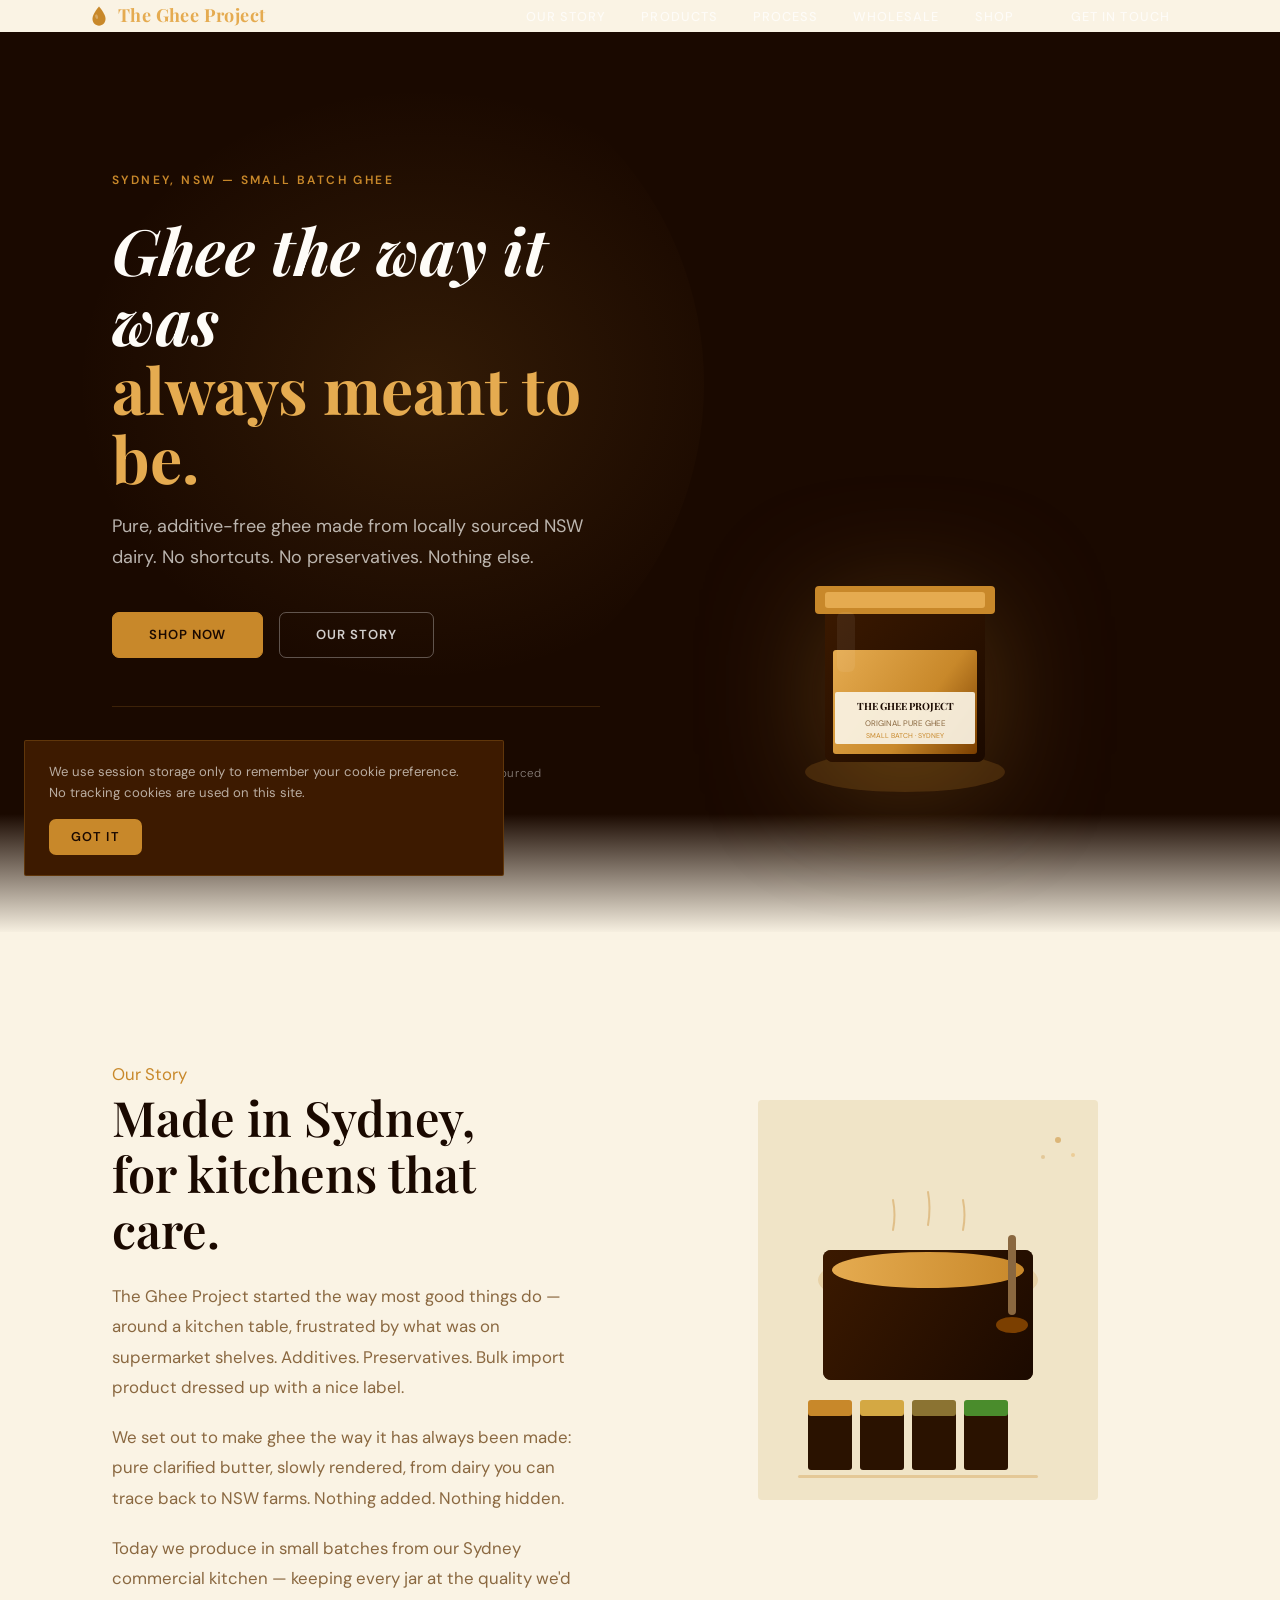
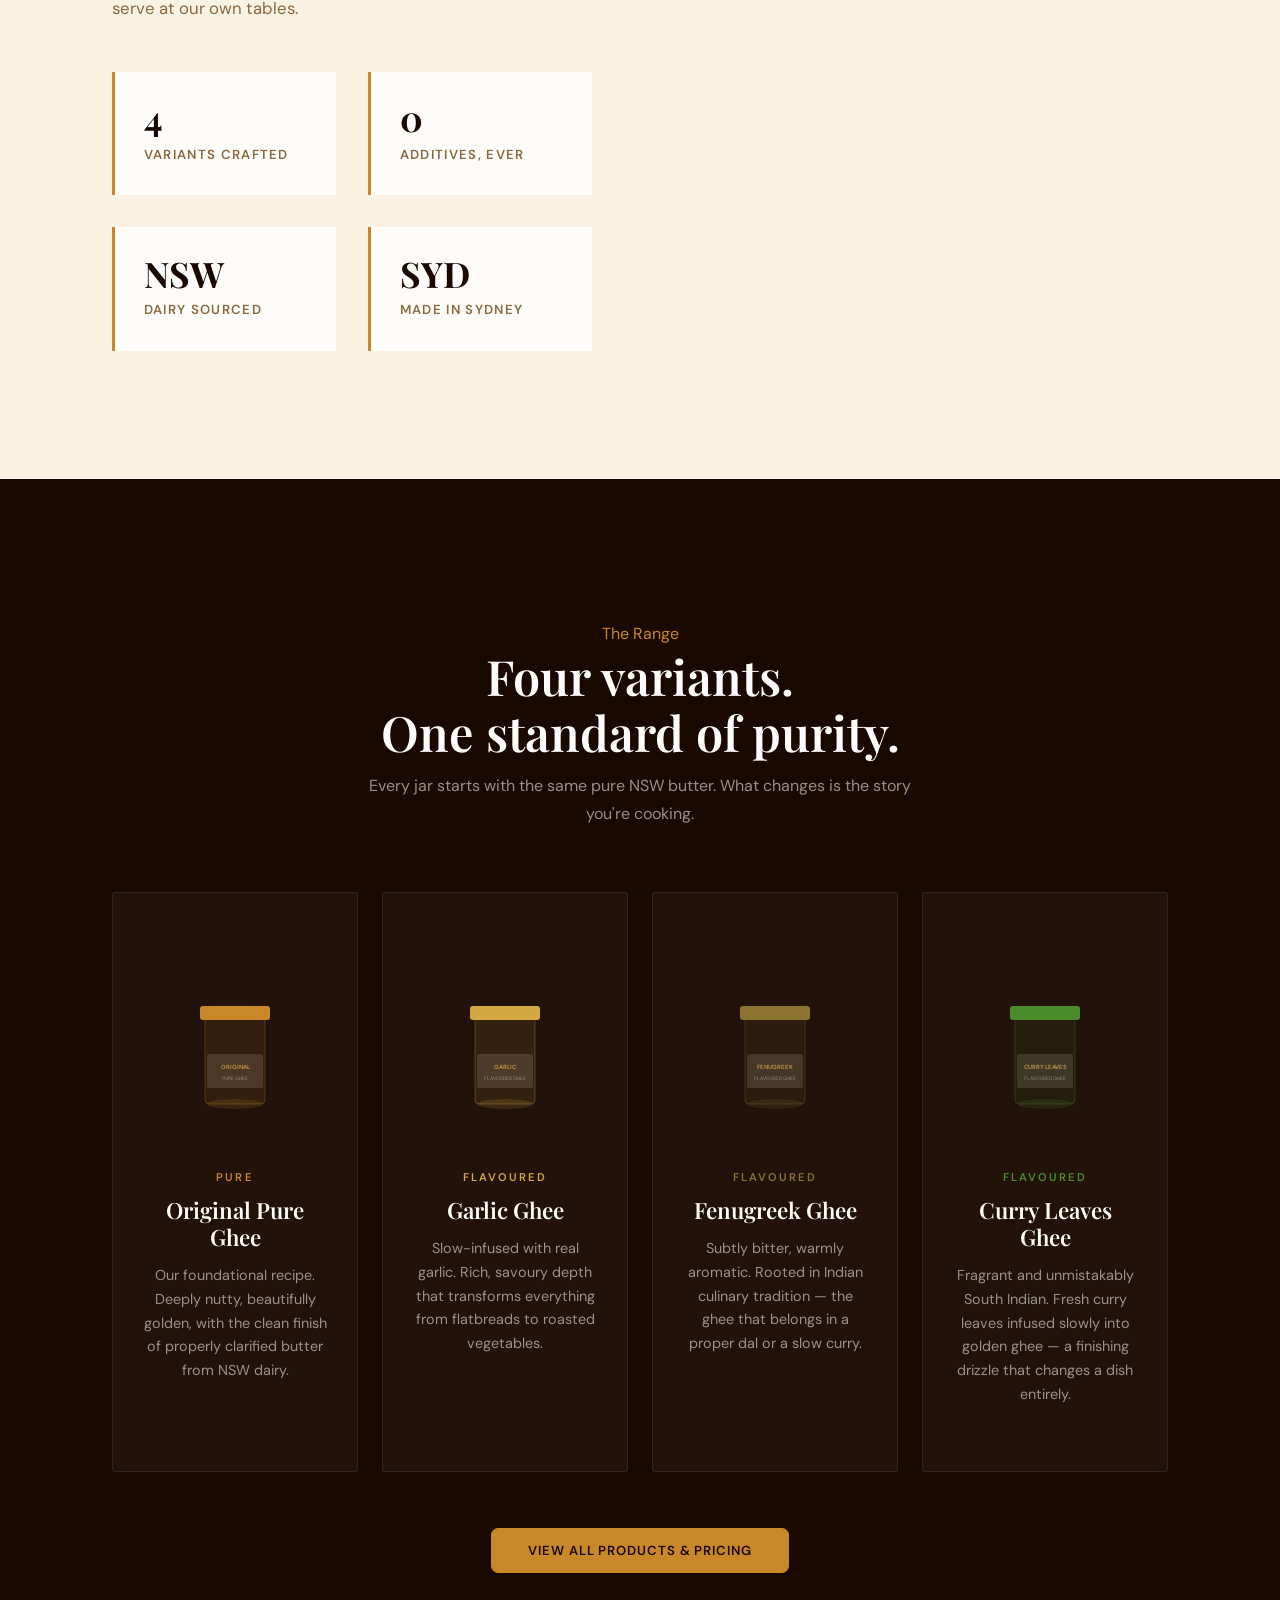
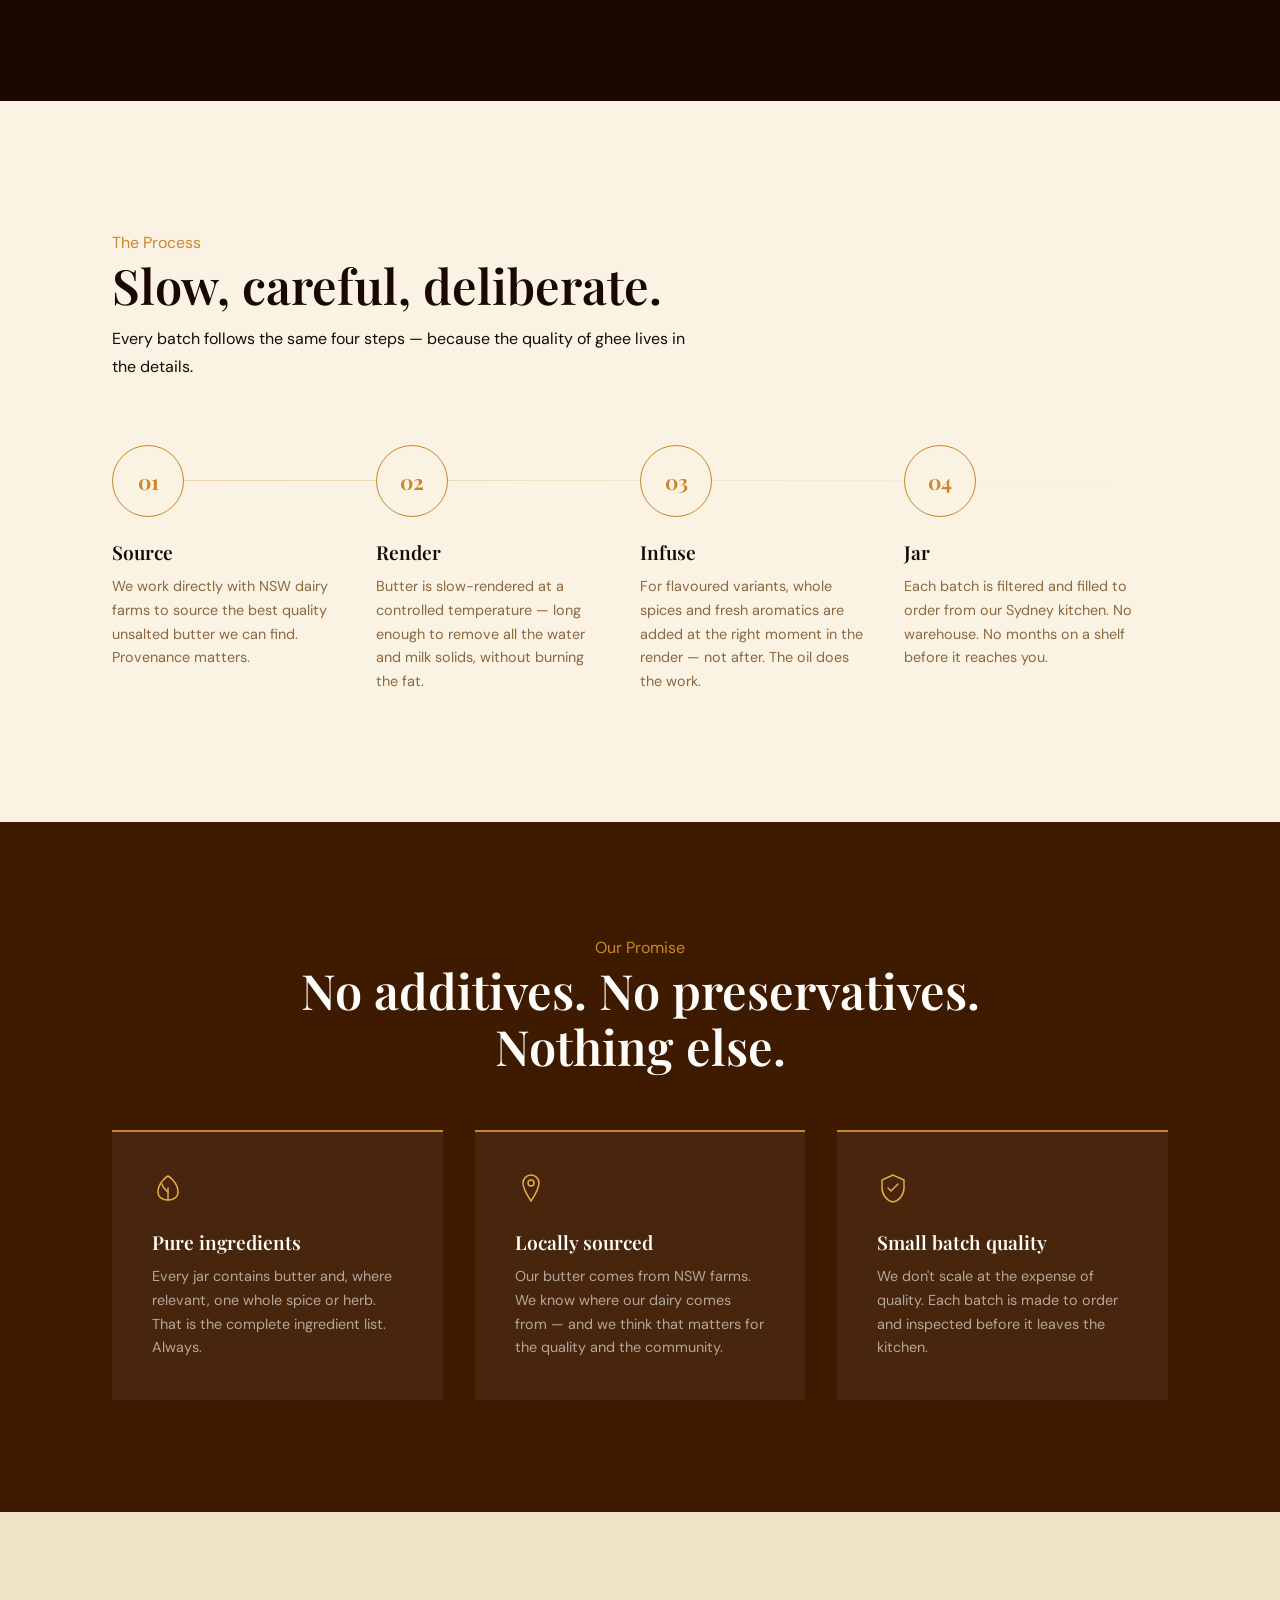
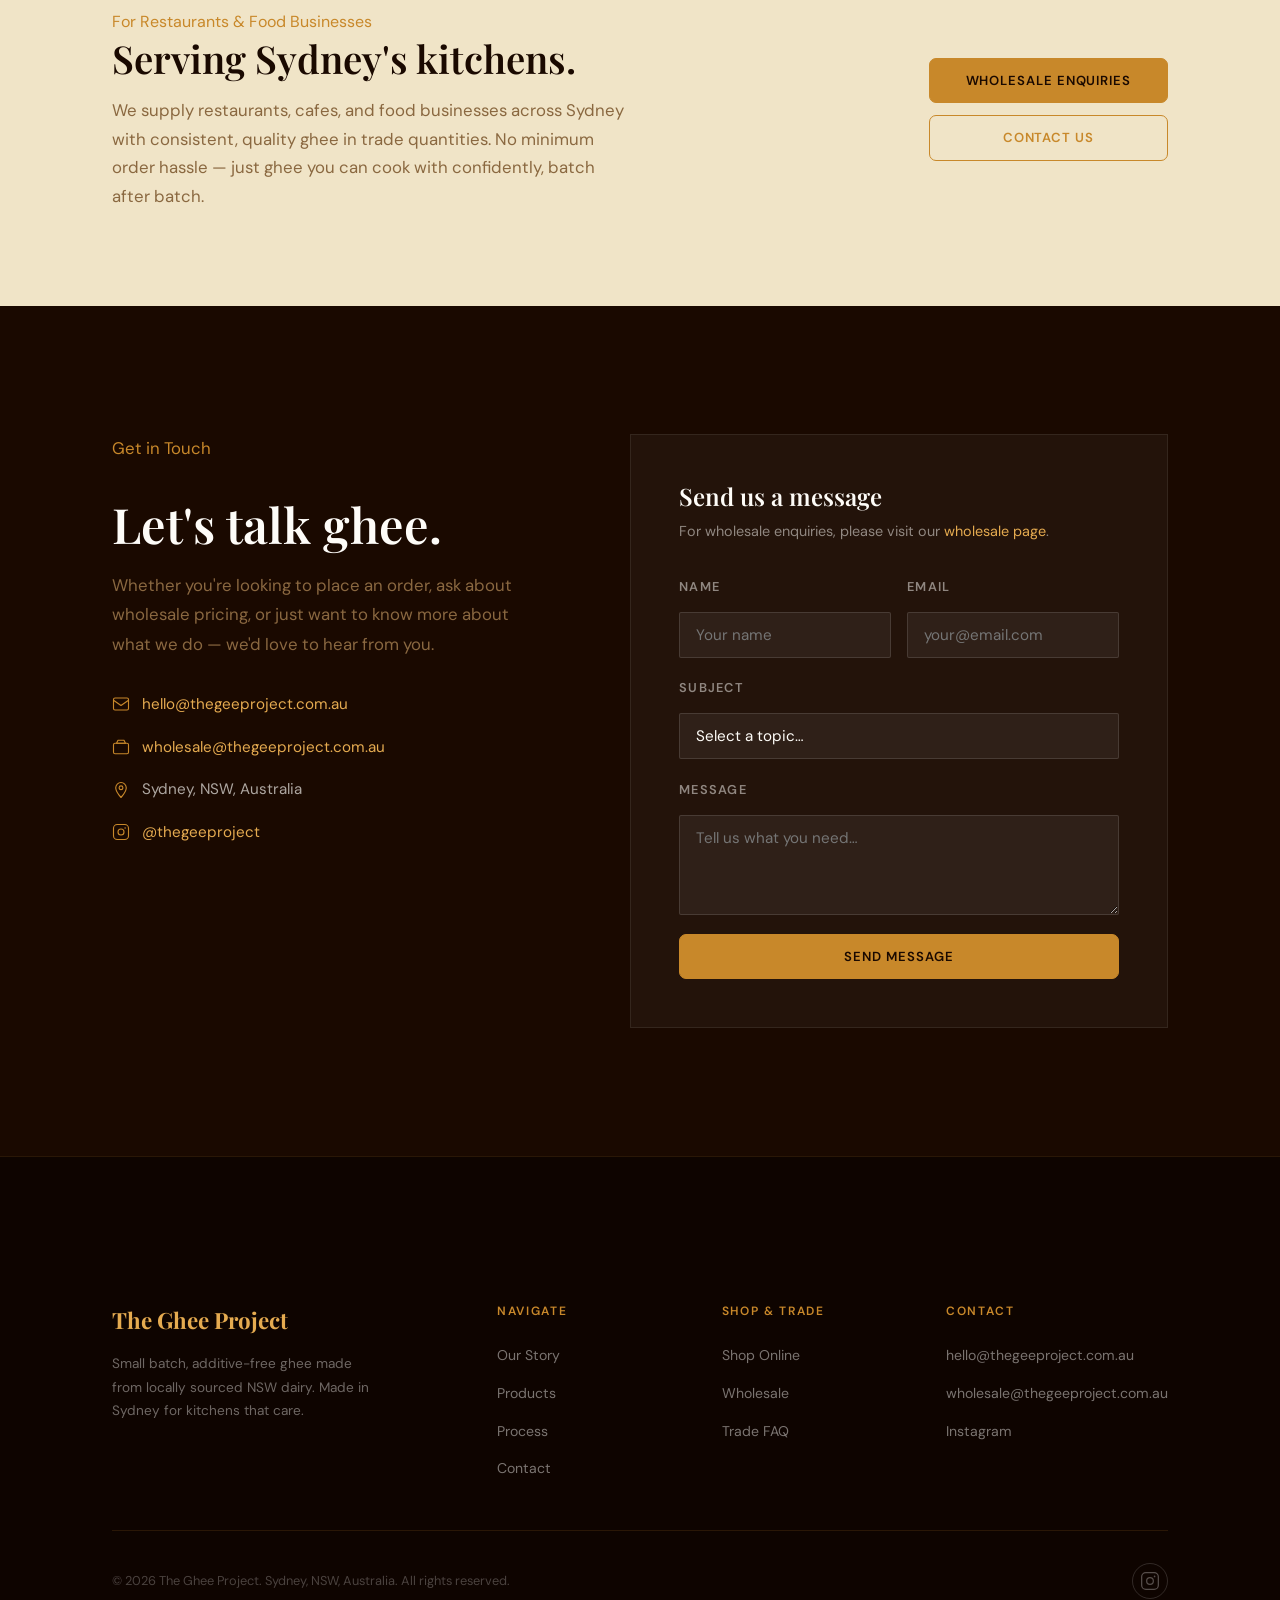
==== commit faf3c5ab: "Add brand icon and favicon" ====
--- a/index.html
+++ b/index.html
@@ -12,6 +12,10 @@
   <meta property="og:image" content="/assets/images/og-image.jpg" />
   <meta property="og:type" content="website" />
   <link rel="canonical" href="https://thegeeproject.com.au/" />
+
+  <!-- Favicon -->
+  <link rel="icon" type="image/svg+xml" href="assets/icons/favicon.svg" />
+  <link rel="shortcut icon" href="assets/icons/favicon.svg" />
 
   <!-- Fonts -->
   <link href="https://fonts.googleapis.com/css2?family=Playfair+Display:ital,wght@0,400;0,600;0,700;1,400;1,600&family=DM+Sans:wght@300;400;500;600&display=swap" rel="stylesheet" />
@@ -699,9 +703,14 @@
 <nav class="site-nav" role="navigation" aria-label="Main navigation">
   <div class="nav-inner">
     <a href="index.html" class="nav-logo" aria-label="The Ghee Project — home">
+      <!-- Brand icon: golden ghee drop -->
+      <svg class="nav-logo-icon" width="22" height="22" viewBox="0 0 32 32" fill="none" xmlns="http://www.w3.org/2000/svg" aria-hidden="true">
+        <path d="M16 2C16 2 6.5 12.5 6.5 20C6.5 25.799 10.701 30 16 30C21.299 30 25.5 25.799 25.5 20C25.5 12.5 16 2 16 2Z" fill="#C8882A"/>
+        <ellipse cx="12.5" cy="17" rx="2" ry="3.5" fill="rgba(255,252,245,0.28)" transform="rotate(-18 12.5 17)"/>
+      </svg>
       <!-- SVG wordmark -->
-      <svg width="180" height="32" viewBox="0 0 180 32" fill="none" xmlns="http://www.w3.org/2000/svg" aria-hidden="true">
-        <text x="3" y="22" font-family="Playfair Display, serif" font-size="18" font-weight="700" fill="currentColor">The Ghee Project</text>
+      <svg class="nav-logo-wordmark" width="165" height="32" viewBox="0 0 165 32" fill="none" xmlns="http://www.w3.org/2000/svg" aria-hidden="true">
+        <text x="0" y="22" font-family="Playfair Display, serif" font-size="18" font-weight="700" fill="currentColor">The Ghee Project</text>
       </svg>
     </a>
 
@@ -1180,7 +1189,7 @@
 
       <form
         method="POST"
-        data-script-url="https://script.google.com/macros/s/AKfycbwek6bg1MLHWLfEgxKfm1FkD8zPGmKn8tmEthsHiQLjn8LI6Q7hsJdsxZPHlEvFyZGa/exec"
+        data-script-url="https://script.google.com/macros/s/AKfycbzMVLrbChycsY01FiSTE0o1deJoNXOv-hwYNcMXXBGA9tXTjPlr0ZyDVWLnEYUDGVF4/exec"
         novalidate
       >
         <div class="form-row">
--- a/assets/css/main.css
+++ b/assets/css/main.css
@@ -201,8 +201,14 @@
   color: var(--gold-lt);
   letter-spacing: 0.02em;
   flex-shrink: 0;
+  display: flex;
+  align-items: center;
+  gap: 0.5rem;
+  text-decoration: none;
 }
 .nav-logo span { color: var(--white); font-weight: 400; }
+.nav-logo-icon { flex-shrink: 0; }
+.nav-logo-wordmark { flex-shrink: 0; }
 
 .nav-links {
   display: flex;
